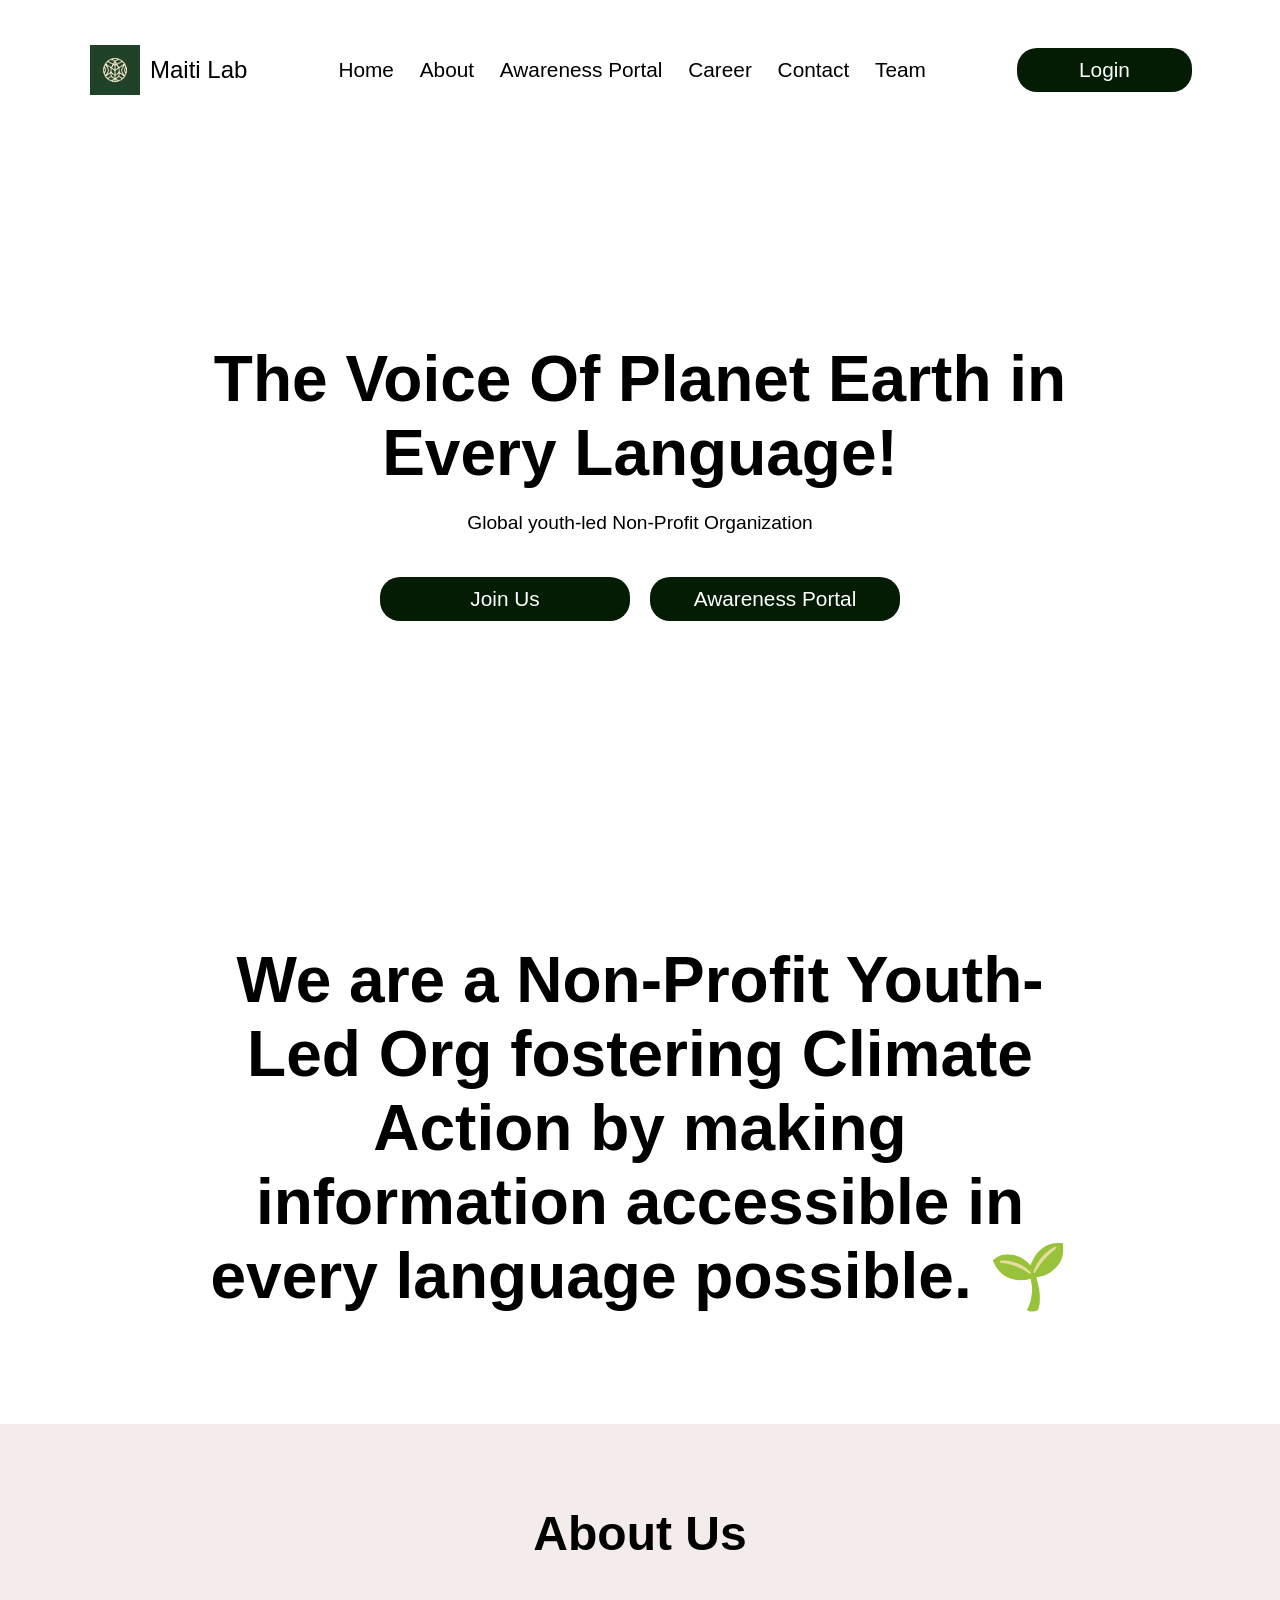
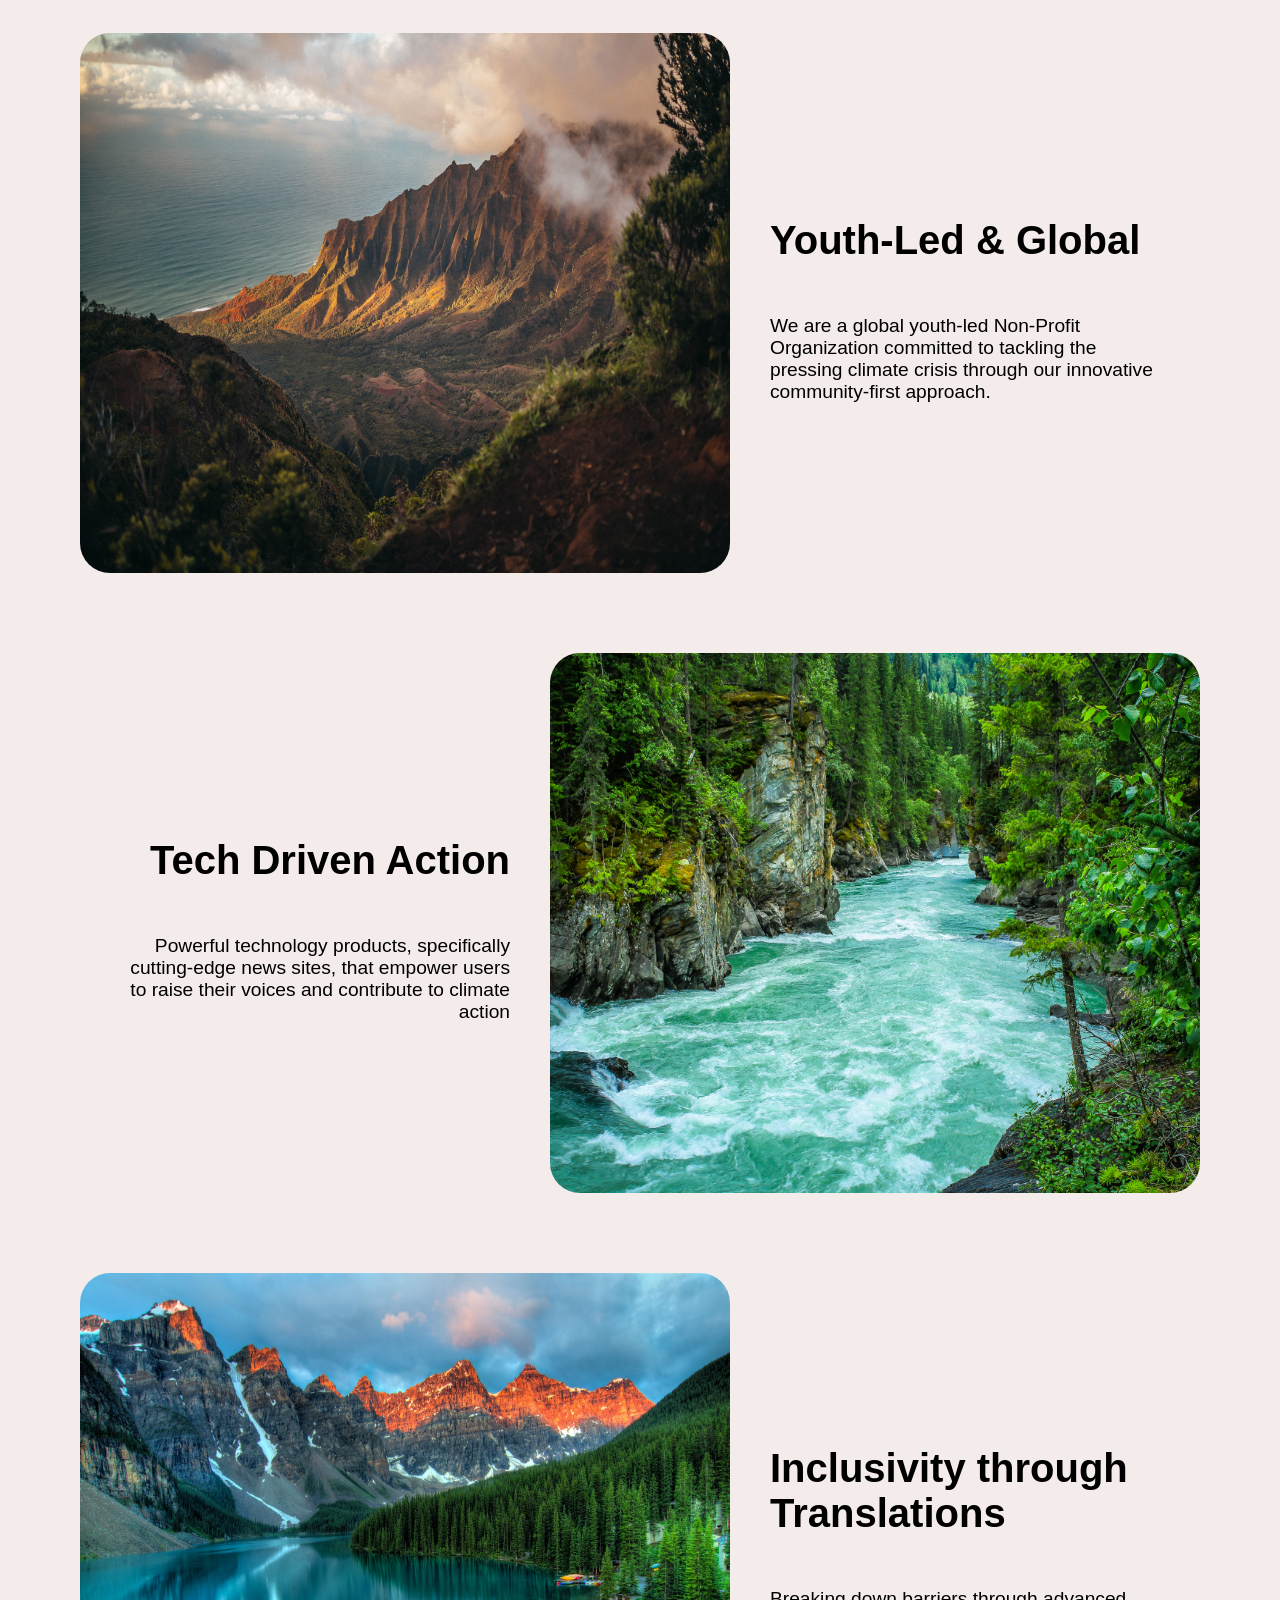
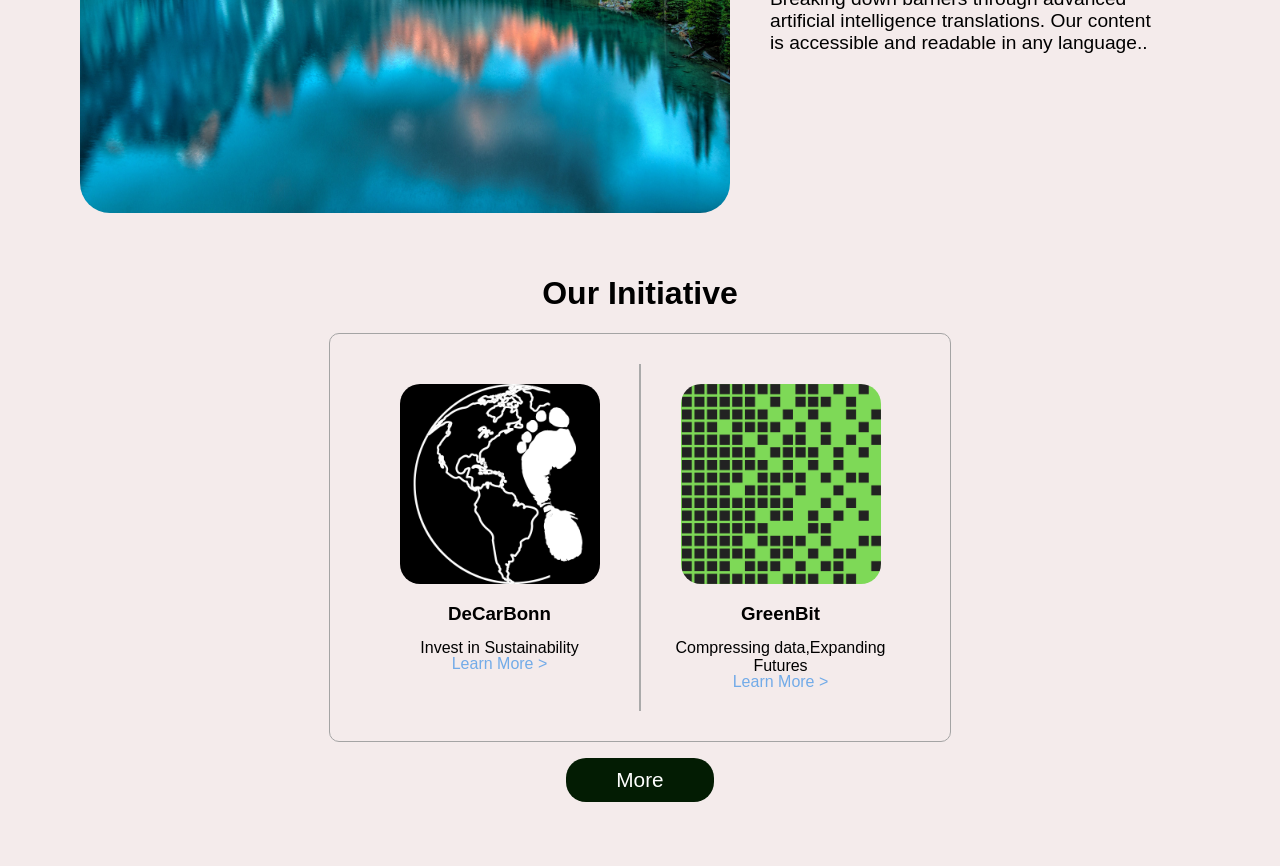
==== index.html @ 4aed2363 "firstPush" ====
<!DOCTYPE html>
<html lang="en">
<head>
    <meta charset="UTF-8">
    <meta name="viewport" content="width=device-width, initial-scale=1.0">
    <title>Maiti Lab</title>
    <link rel="stylesheet" href="style/styles.css">
</head>
<body>
    <header class="header">
        <div class="logo">
            <img src="images/headerLogo.png" alt="Maiti Lab Logo" style="float: left;">
            <span>Maiti Lab</span>
        </div>
        <!-- <div class="menu-toggle">
            <div class="bar"></div>
            <div class="bar"></div>
            <div class="bar"></div>
        </div> -->
        <nav class="menu">
            <ul>
                <li><a href="#home">Home</a></li>
                <li><a href="#about">About</a></li>
                <li><a href="#awareness">Awareness Portal</a></li>
                <li><a href="#career">Career</a></li>
                <li><a href="#contact">Contact</a></li>
                <li><a href="#team">Team</a></li>
            </ul>
        </nav>
        <div class="login">
            <a href="#login" class="login-btn">Login</a>
        </div>
    </header>
    
    <!-- Add other sections of the homepage here -->

    <body>
        <div id = "home" class="layout1">
            <div class="w-layout-cell cell">
                <h1 class="heading">The Voice Of Planet Earth in Every Language!</h1>
                <p class="paragraph">Global youth-led Non-Profit Organization</p>
            </div>
            <divc class="flex_Btns">
                <div class="w-layout-cell cell-1">
                    <a href="#" class="w-button">Join Us</a>
                </div>
                <div class="w-layout-cell cell-2">
                    <a href="#" class="w-button">Awareness Portal</a>
                </div>
            </divc>
        </div>
        <div class="layout2">
            <div class="w-layout-cell cell">
                <h1 class="heading">We are a Non-Profit Youth-Led Org fostering Climate Action by making information accessible in every language possible. 🌱</h1>
            </div>
        </div>
    </body>
    <div id="about">
        
    </div>
    <div  class="aboutUs">
        <h1>About Us</h1>
        <div class="image-text-container-left">
            <img src="images/p1.jpg" alt="Image description">
            <div class="text-content">
              <h2>Youth-Led & Global</h2>
              <p>We are a global youth-led Non-Profit Organization committed to tackling the pressing climate crisis through our innovative community-first approach.</p>
            </div>
        </div>
        <div class="image-text-container-left">
            <div class="text-content" style="text-align: right;">
              <h2>Tech Driven Action</h2>
              <p>Powerful technology products, specifically cutting-edge news sites, that empower users to raise their voices and contribute to climate action</p>
            </div>
            <img src="images/p2.jpg" alt="Image description">
        </div>
        <div class="image-text-container-left">
            <img src="images/p3.jpg" alt="Image description">
            <div class="text-content">
              <h2>Inclusivity through Translations</h2>
              <p>Breaking down barriers through advanced artificial intelligence translations. Our content is accessible and readable in any language..</p>
            </div>
        </div>

        <div class="init">
            <div class="init_head"><h1>Our Initiative</h1></div>
            <div class="init_container">
                <div class="init_box">
                    <div class="left-side">
                        <img src="images/deC.png" alt="Left side image description">
                        <h3>DeCarBonn</h3>
                        <p>Invest in Sustainability</p>
                        <a href="">Learn More ></a>
                      </div>
                      <div class="right-side">
                        <img src="images/grB.png" alt="Right side image description">
                        <h3>GreenBit</h3>
                        <p>Compressing data,Expanding Futures</p>
                        <a href="">Learn More ></a>
                      </div>
                    </div>
                </div>
            <div class="init_more"><a href="">More</a></div>
        </div>
          
    </div>
      
    <script src="script/script.js"></script>
</body>
</html>
---- style/styles.css ----
body {
  margin: 0;
  font-family: Arial, sans-serif;
}
html{
  scroll-behavior: smooth;
}
.header {
  position: fixed;
  width: 100%;
  z-index: 999;
  font-size: 1.3rem;
  color: #000;
  padding: 20px 40px 20px;
  background-color: #fff;
  backdrop-filter: blur(10px);
  height: 100px;
  display: flex;
  justify-content: space-between;
  align-items: center;
}
.logo {
  display: flex;
  align-items: center; 
  font-size: 1.5rem;
}

.logo {
  overflow: hidden; 

}
.logo img {

  width: 50px;
  height: auto;
  margin-left: 50px;
  padding-right: 10px;
}
.menu {
  display: flex; 
  flex-direction: row; 
  text-align: center; 
}

.menu ul {
  list-style: none;
  padding: 0; 
  margin: 0; 
}

.menu li {
  display: inline-block; 
  margin-right: 20px; 
}

.menu li:last-child {
  margin-right: 0; 
}

.menu li a {
  color: #000; 
  text-decoration: none; 
  transition: all 0.2s ease-in-out; 
}

.menu li a:hover {
  position: relative;
  bottom: 2px;
  color: #496c62;
}

.login{
  margin-right: 10vw;
  width: 175px;
}

.login a{
  background-color: rgb(3, 28, 3);
  color: #fff;
  display: block;
  text-align: center;
  font-size: 1.3rem;
  padding: 10px 20px;
  border-radius: 20px;
  text-decoration: none;
  transition: all 0.2s ease-in-out; 

}
.login a:hover{
  background-color: #c2c2c2;
  color: #000;
  font-size: 1.3rem;
  border-radius: 20px;
  text-decoration: none;
}


.layout1 {
  font-family: Arial, sans-serif;
  display: flex; 
  flex-direction: column; 
  justify-content: center; 
  align-items: center; 
  height: 100vh;
}

.layout1 .cell { 
  display: block; 
  text-align: center; 
  padding: 20px;
}
.flex_Btns{
  display: flex;
  justify-content: center;
  gap: 20px;
}
.layout1 .cell-1,
.layout1 .cell-2{
  width: 250px;

}
.layout1 .cell-1 a,
.layout1 .cell-2 a,.init_more a{
  background-color: rgb(3, 28, 3);
  color: #fff;
  display: block;
  text-align: center;
  font-size: 1.3rem;
  padding: 10px 20px;
  border-radius: 20px;
  text-decoration: none;
  transition: all 0.2s ease-in-out;

}
.layout1 .cell-1 a:hover,
.layout1 .cell-2 a:hover,.init_more a:hover {
  background-color: #c2c2c2;
  color: #000;
  font-size: 1.3rem;
  border-radius: 20px;
  text-decoration: none;
}
.heading {
  font-size: 4em; 
  margin-bottom: 10px;
  padding: 0 3em;
  font-weight: bolder;
}

.paragraph {
  font-size: 1.2em; 
  line-height: 1.5; 
}

.layout2{
text-align: center;
}

#about{
height: 100px;
}
.aboutUs{
  width: auto;
  padding: 50px 0;
  background-color: #f4ebeb;
}
.aboutUs h1{
  font-size: 3em;
  text-align: center;
}
.image-text-container-left {
  height: 60vh;
  display: flex; 
  justify-content: left;
  padding: 40px 80px;
}
.image-text-container-right {
  height: 60vh;
  display: flex;
  justify-content: right;
  padding: 40px 80px;
}
.text-content {
  padding: 40px; 
  display: flex;
  flex-direction: column; 
  justify-content: center;

}  
.image-text-container-left img,.image-text-container-right img {
  width: 650px; 
  border-radius: 30px;
  height: auto; /
}
.image-text-container-left h2,.image-text-container-right h2 {
  font-size: 2.5em;
  
}
.image-text-container-left p,.image-text-container-right p {
  font-size: 1.2em;
}

.inti{
  text-align: center;
}
.init_head h1{
  font-size: 2em;
}
.init_container {
  display: flex;
  justify-content: center;
  width: 600px; 
  margin: 0 auto;
  border: 1px solid #a4a4a4; 
  border-radius: 10px;
  padding: 10px;
}
.init_box{
  display: flex;
  justify-content: center;
  padding: 20px;
  width: 100%;
}

.left-side, .right-side {
  flex: 1;
  text-align: center;
  padding: 20px;
}

.left-side img, .right-side img {
  display: block;
  margin-bottom: 10px;
  width: 200px;
  height: auto;
  border-radius: 20px;
  margin: 0 auto;
}
.left-side a, .right-side a {
  color: rgb(114, 171, 232);
  text-decoration: none;
}
.left-side a:hover, .right-side a:hover {
  color: rgb(49, 135, 228);
  text-decoration: none;
}


.left-side{
  border-right: #aaaaaa 2px solid;
}
.left-side img{
  background-color: black;
}

.init_more{
  display: flex;
  justify-content: center;
  padding: 1em;
  text-align: center;
}

.init_more a{
  padding: 10px;
  width: 8rem;
}
.init h3{
  margin-bottom: -15px ;
}
.init h3, .init p,.init a {
  margin-bottom: -2px;
}
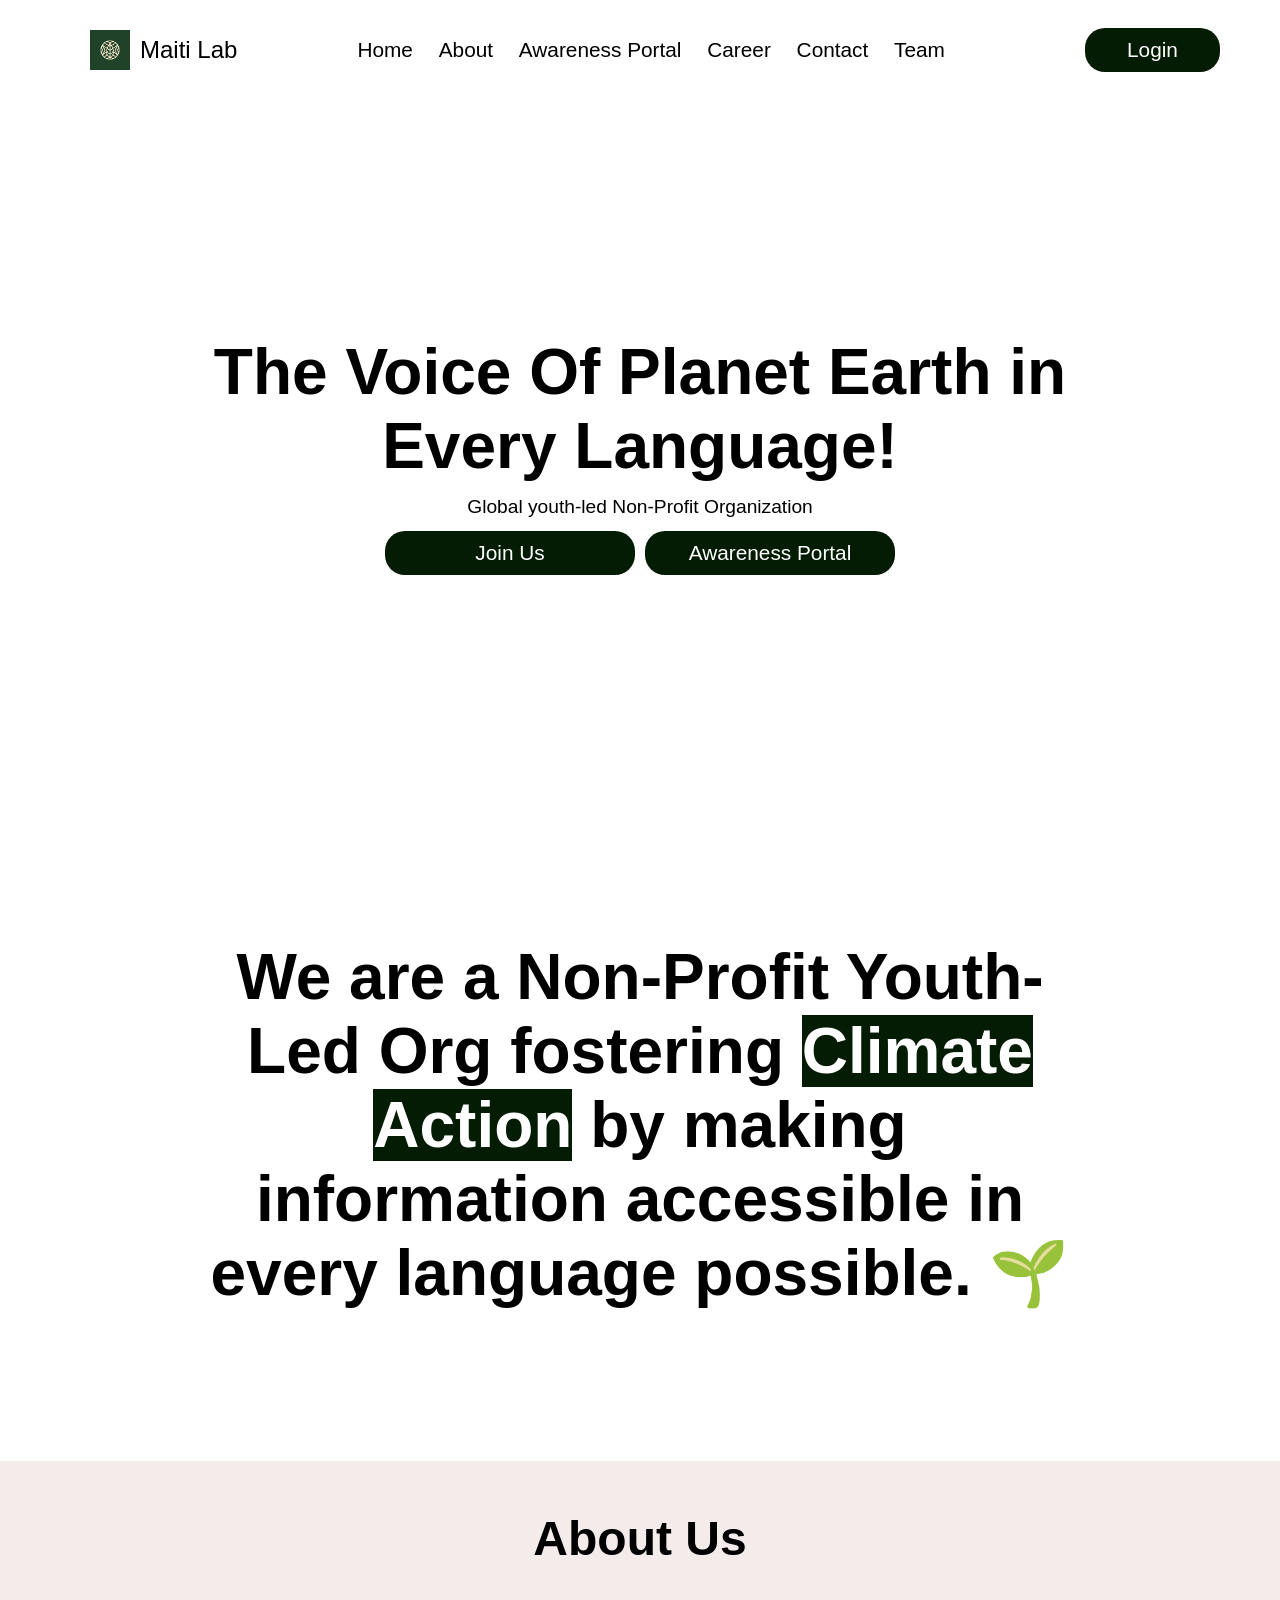
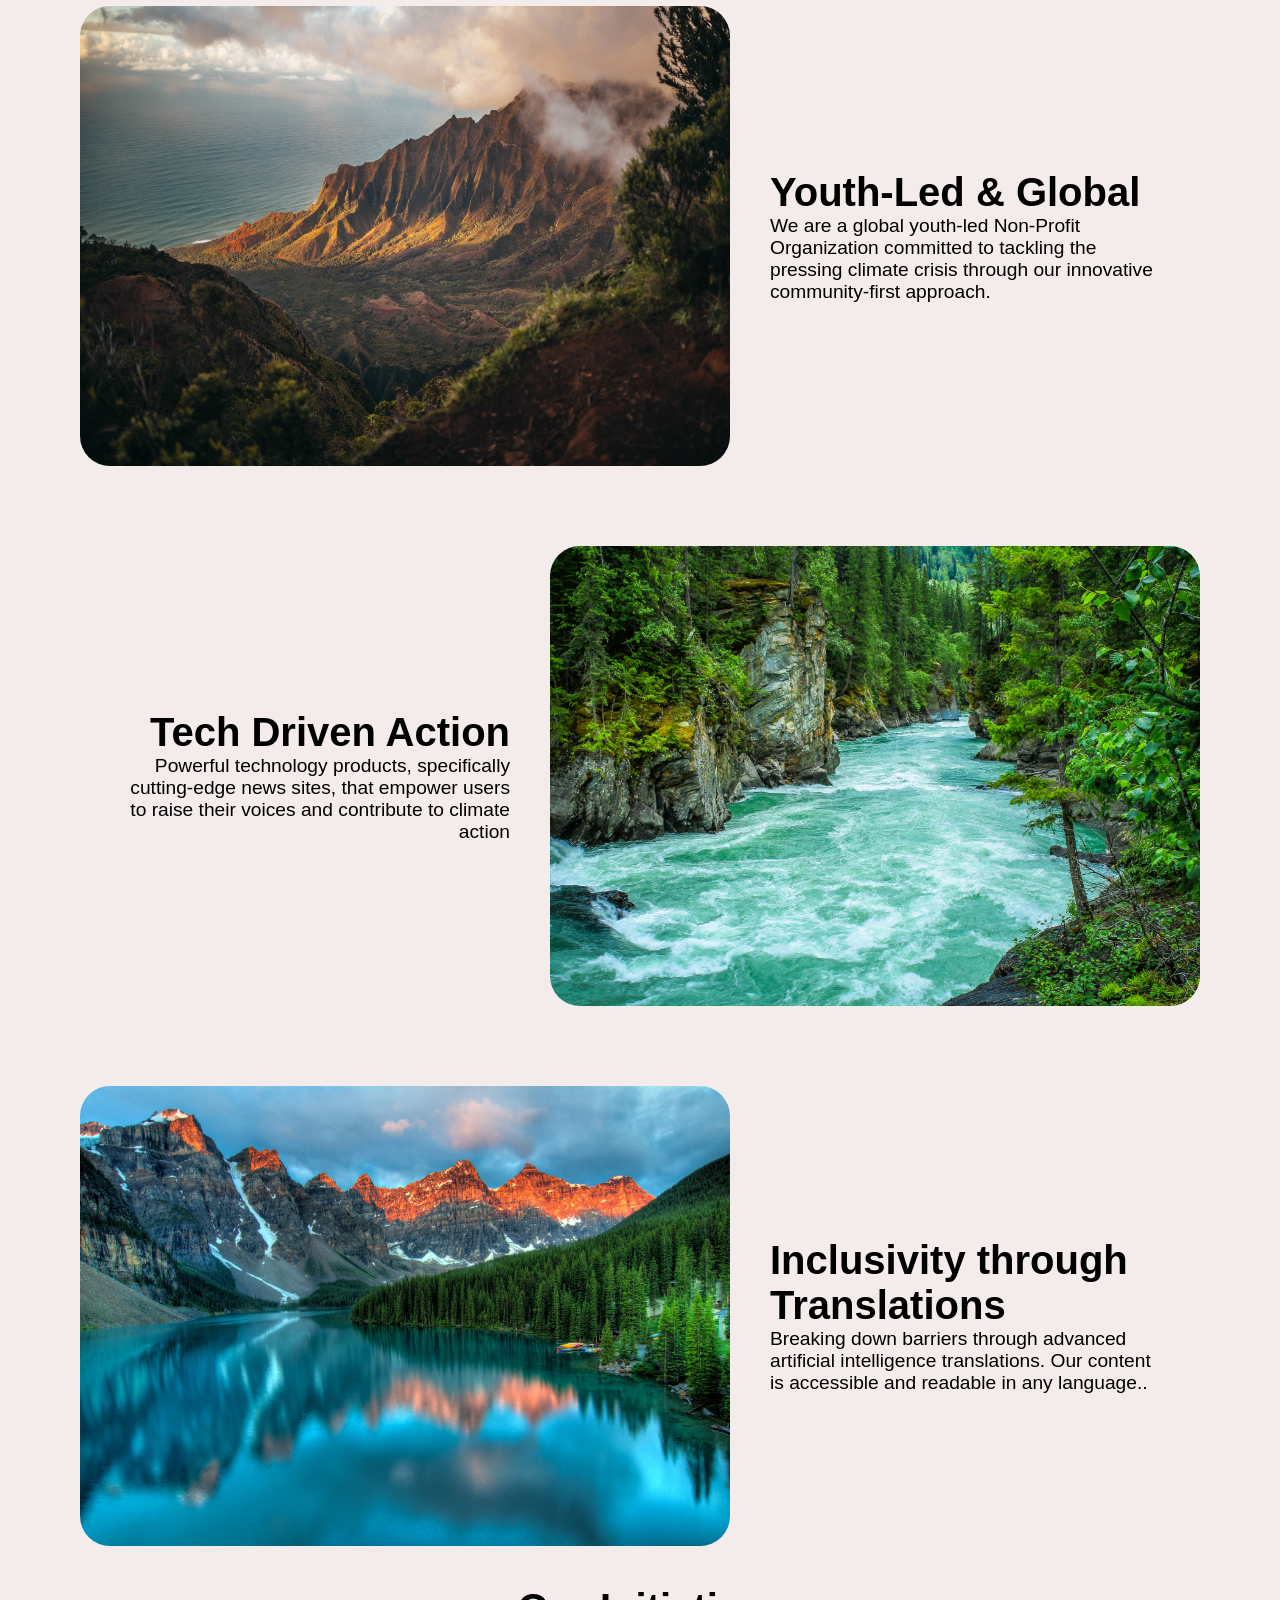
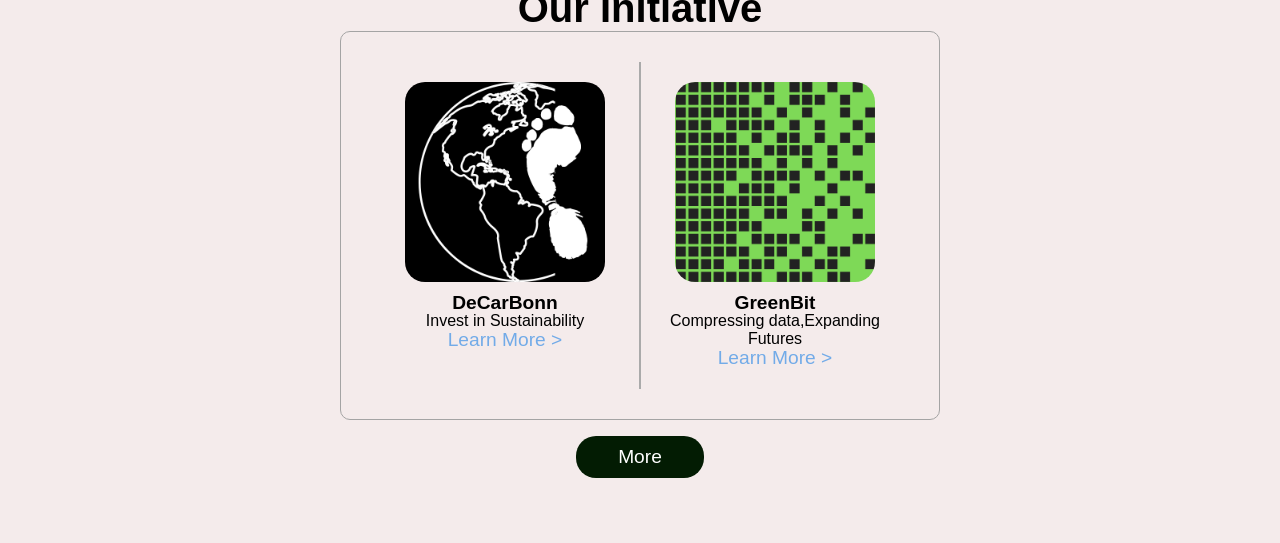
==== commit ed6d249b: "removed x-overflow" ====
--- a/index.html
+++ b/index.html
@@ -4,7 +4,7 @@
     <meta charset="UTF-8">
     <meta name="viewport" content="width=device-width, initial-scale=1.0">
     <title>Maiti Lab</title>
-    <link rel="stylesheet" href="style/styles.css">
+    <link rel="stylesheet" href="style/styles2.css">
 </head>
 <body>
     <header class="header">
@@ -12,11 +12,27 @@
             <img src="images/headerLogo.png" alt="Maiti Lab Logo" style="float: left;">
             <span>Maiti Lab</span>
         </div>
-        <!-- <div class="menu-toggle">
-            <div class="bar"></div>
-            <div class="bar"></div>
-            <div class="bar"></div>
-        </div> -->
+        <div class="menuBtn">
+            <button id="toggleMenuBtn" class="toggle-menu-btn"> 
+                <div class="container" >
+                    <div class="bar1"></div>
+                    <div class="bar2"></div>
+                    <div class="bar3"></div>
+                </div> 
+            </button>
+        </div>
+        <nav class="hidden-menu">
+            <ul>
+                <li id="closeBtn">&#10006;</li>
+                <li><a href="#home">Home</a></li>
+                <li><a href="#about">About</a></li>
+                <li><a href="#awareness">Awareness Portal</a></li>
+                <li><a href="#career">Career</a></li>
+                <li><a href="#contact">Contact</a></li>
+                <li><a href="#team">Team</a></li>
+                <li><a href="#Login">Login</a></li>
+            </ul>
+        </nav>
         <nav class="menu">
             <ul>
                 <li><a href="#home">Home</a></li>
@@ -51,7 +67,7 @@
         </div>
         <div class="layout2">
             <div class="w-layout-cell cell">
-                <h1 class="heading">We are a Non-Profit Youth-Led Org fostering Climate Action by making information accessible in every language possible. 🌱</h1>
+                <h1 class="heading">We are a Non-Profit Youth-Led Org fostering <span style="background-color: rgb(3, 28, 3);color:#fff;">Climate Action</span> by making information accessible in every language possible. 🌱</h1>
             </div>
         </div>
     </body>
@@ -67,8 +83,8 @@
               <p>We are a global youth-led Non-Profit Organization committed to tackling the pressing climate crisis through our innovative community-first approach.</p>
             </div>
         </div>
-        <div class="image-text-container-left">
-            <div class="text-content" style="text-align: right;">
+        <div class="image-text-container-right toReverseCls">
+            <div class="text-content" style="">
               <h2>Tech Driven Action</h2>
               <p>Powerful technology products, specifically cutting-edge news sites, that empower users to raise their voices and contribute to climate action</p>
             </div>
--- a/style/styles2.css
+++ b/style/styles2.css
@@ -0,0 +1,694 @@
+  *{
+    margin: 0;
+    padding: 0;
+    box-sizing: border-box;
+  }
+  html{
+    scroll-behavior: smooth;
+  }
+  body {
+    margin: 0;
+    font-family: Arial, sans-serif;
+  }
+  html,body{
+    /* width: 100%; */
+    overflow-x: hidden;
+  }
+  .header {
+    position: fixed;
+    width: 100vw;
+    z-index: 999;
+    font-size: 1rem;
+    color: #000;
+    padding: 0px 0px 0px;
+    background-color: #fff;
+    backdrop-filter: blur(10px);
+    height: 70px;
+    display: flex;
+    justify-content: space-between;
+    align-items: center;
+  }
+  .logo {
+    display: flex;
+    align-items: center; 
+    font-size: 1rem;
+  }
+  .logo {
+    /* overflow: hidden;  */
+  }
+  .logo img {
+    width: 30px;
+    height: auto;
+    margin-left: 20px;
+    padding-right: 10px;
+  }
+  .container {
+    display: inline-block;
+    cursor: pointer;
+  }
+
+  .bar1, .bar2, .bar3 {
+    width: 20px;
+    height: 3px;
+    background-color: #333;
+    margin: 3px 0;
+    transition: 0.4s;
+  }
+  .hidden-menu {
+    font-size: .9rem;
+    position: fixed;
+    top: -600%;
+    left: 0;
+    width: 100%;
+    background-color: transparent;
+    backdrop-filter: blur(10px);
+    transition: top 0.3s ease;
+    z-index: 999;
+  }
+
+  .hidden-menu ul {
+    background-color: #fff;
+    backdrop-filter: blur(10px);
+    list-style-type: none;
+    padding: 0;
+  }
+
+  .hidden-menu ul li {
+    padding: 15px 0;
+    /* text-align: left; */
+    padding: 10px 20px;
+  }
+
+  #closeBtn{
+    color:  rgb(3, 28, 3);
+    cursor: pointer;
+    text-align: right;
+    /* padding-left: 40vw; */
+    padding-right: 30px;
+    padding-top: 15px;
+    font-weight: bold;
+    font-size: 1.2rem;
+  }
+  #closeBtn:hover{
+    color: rgb(78, 114, 78);
+  }
+  .hidden-menu ul li a {
+    text-decoration: none;
+    color: rgb(3, 28, 3);
+    font-weight: bold;
+    font-size: 0.9rem;
+  }
+  .hidden-menu ul li a:hover {
+    color: rgb(78, 114, 78);
+
+  }
+  .menuBtn{
+    padding-right: 30px;
+  }
+  .toggle-menu-btn {
+    background-color: #fff;
+    border: none;
+    padding: 10px 0px;
+    font-size: 16px;
+    cursor: pointer;
+    /* z-index: 1000; */
+  }
+
+  .menu {
+    display: none; 
+    flex-direction: row; 
+    text-align: center; 
+  }
+
+  .menu ul {
+    list-style: none;
+    padding: 0; 
+    margin: 0; 
+  }
+
+  .menu li {
+    display: inline-block; 
+    margin-right: 20px; 
+  }
+
+  .menu li:last-child {
+    margin-right: 0; 
+  }
+
+  .menu li a {
+    color: #000; 
+    text-decoration: none; 
+    transition: all 0.2s ease-in-out; 
+  }
+
+  .menu li a:hover {
+    position: relative;
+    bottom: 2px;
+    color: #496c62;
+  }
+
+  .login{
+    display: none;
+    padding: 0 20px;
+    width: 175px;
+  }
+
+  .login a{
+    background-color: rgb(3, 28, 3);
+    color: #fff;
+    display: block;
+    text-align: center;
+    font-size: 1.3rem;
+    padding: 10px 20px;
+    border-radius: 20px;
+    text-decoration: none;
+    transition: all 0.2s ease-in-out; 
+
+  }
+  .login a:hover{
+    background-color: #c2c2c2;
+    color: #000;
+    font-size: 1.3rem;
+    border-radius: 20px;
+    text-decoration: none;
+  }
+
+
+  .layout1 {
+    font-family: Arial, sans-serif;
+    display: flex; 
+    flex-direction: column; 
+    justify-content: center; 
+    align-items: center; 
+    height: 100vh;
+  }
+
+  .layout1 .cell { 
+    display: block; 
+    text-align: center; 
+    padding: 10px;
+  }
+  .flex_Btns{
+    display: flex;
+    justify-content: center;
+    gap: 10px;
+  }
+  .layout1 .cell-1,
+  .layout1 .cell-2{
+    width: 170px;
+  }
+  .layout1 .cell-1 a,
+  .layout1 .cell-2 a,.init_more a{
+    background-color: rgb(3, 28, 3);
+    color: #fff;
+    display: block;
+    text-align: center;
+    font-size: 1rem;
+    padding: 10px 20px;
+    border-radius: 20px;
+    text-decoration: none;
+    transition: all 0.2s ease-in-out;
+
+  }
+  .layout1 .cell-1 a:hover,
+  .layout1 .cell-2 a:hover,.init_more a:hover {
+    background-color: #c2c2c2;
+    color: #000;
+    font-size: 1rem;
+    border-radius: 20px;
+    text-decoration: none;
+  }
+  .heading {
+    font-size: 2.5em; 
+    margin-bottom: 10px;
+    padding: 0 3em;
+    font-weight: bolder;
+  }
+
+  .paragraph {
+    font-size: 1.2em; 
+    line-height: 1.5; 
+  }
+
+  .layout2{
+    text-align: center;
+    font-size: .6em;
+    padding: 40px 10px;
+  }
+
+  #about{
+  height: 100px;
+  }
+  .aboutUs{
+    width: auto;
+    padding: 50px 0;
+    background-color: #f4ebeb;
+  }
+  .aboutUs h1{
+    font-size: 2em;
+    text-align: center;
+  }
+
+  /*  */
+  .toReverseCls {
+    display: flex;
+    flex-direction: column;
+  }
+
+  .toReverseCls img {
+    order: 1; /* By default, the content div appears first */
+  }
+
+  .toReverseCls .text-content {
+    order: 2; /* By default, the image appears second */
+  }
+  /*  */
+
+  .image-text-container-left {
+    height: 55vh;
+    display: flex; 
+    flex-direction: column;
+    text-align: center;
+    /* justify-content: left; */
+    padding: 15px 10px;
+  }
+  .image-text-container-right {
+    height: 55vh;
+    display: flex; 
+    flex-direction: column;
+    text-align: center;
+    /* justify-content: left; */
+    padding: 15px 10px;
+  }
+  .text-content {
+    padding: 10px; 
+    display: flex;
+    flex-direction: column; 
+    justify-content: center;
+  }  
+  .image-text-container-left img,.image-text-container-right img {
+    width: 350px; 
+    border-radius: 30px;
+    margin: 0 auto;
+    height: auto;
+  }
+  .image-text-container-left h2,.image-text-container-right h2 {
+    font-size: 1.2rem;
+  }
+  .image-text-container-left p,.image-text-container-right p {
+    font-size: 1rem;
+  }
+
+  .inti{
+    text-align: center;
+  }
+  .init_head h1{
+    font-size: 1.5em;
+  }
+  .init_container {
+    display: flex;
+    justify-content: center;
+    width: 85vw; 
+    margin: 0 auto;
+    border: 1px solid #a4a4a4; 
+    border-radius: 10px;
+    padding: 8px;
+  }
+  .init_box{
+    display: flex;
+    justify-content: center;
+    padding: 10px;
+    width: 100%;
+  }
+
+  .left-side, .right-side {
+    flex: 1;
+    text-align: center;
+    padding: 10px;
+  }
+
+  .left-side img, .right-side img {
+    display: block;
+    margin-bottom: 10px;
+    width: 125px;
+    height: auto;
+    border-radius: 20px;
+    margin: 0 auto;
+  }
+  .left-side h3, .right-side h3 {
+    font-size: 1.2rem;
+  }
+  .left-side p, .right-side p {
+    font-size: 0.9rem;
+  }
+  .left-side a, .right-side a {
+    font-size: 0.9rem;
+    color: rgb(114, 171, 232);
+    text-decoration: none;
+  }
+  .left-side a:hover, .right-side a:hover {
+    color: rgb(49, 135, 228);
+    text-decoration: none;
+  }
+
+  .left-side{
+    border-right: #aaaaaa 2px solid;
+  }
+  .left-side img{
+    background-color: black;
+  }
+
+  .init_more{
+    display: flex;
+    justify-content: center;
+    padding: 1em;
+    text-align: center;
+  }
+
+  .init_more a{
+    padding: 8px;
+    width: 5rem;
+  }
+  .init h3{
+    font-size: 1rem;
+    /* margin-bottom: -2px ; */
+  }
+  .inti p{
+    font-size: 0.7rem;
+  }
+  .init p,.init a {
+    /* margin-bottom: -2px; */
+  }
+
+  @media screen and (min-width: 768px) {
+    .header {
+      position: fixed;
+      width: 100vw;
+      z-index: 999;
+      font-size: 1.3rem;
+      color: #000;
+      padding: 20px 40px 20px;
+      background-color: #fff;
+      backdrop-filter: blur(10px);
+      height: 100px;
+      display: flex;
+      justify-content: space-between;
+      align-items: center;
+    }
+    .logo {
+      display: flex;
+      align-items: center; 
+      font-size: 1.5rem;
+    }
+    .logo {
+      /* overflow: hidden;  */
+    }
+    .logo img {
+      
+      width: 50px;
+      height: auto;
+      margin-left: 50px;
+      padding-right: 10px;
+    }
+    
+
+    .hidden-menu{
+      display: none;
+    } 
+    .menuBtn{
+      display: none;
+    }
+    .menu {
+      display: flex; 
+      flex-direction: row; 
+      text-align: center; 
+    }
+    
+    .menu ul {
+      list-style: none;
+      padding: 0; 
+      margin: 0; 
+    }
+    
+    .menu li {
+      display: inline-block; 
+      margin-right: 20px; 
+    }
+    
+    .menu li:last-child {
+      margin-right: 0; 
+    }
+    
+    .menu li a {
+      color: #000; 
+      text-decoration: none; 
+      transition: all 0.2s ease-in-out; 
+    }
+    
+    .menu li a:hover {
+      position: relative;
+      bottom: 2px;
+      color: #496c62;
+    }
+    
+    .login{
+      display: block;
+      width: 175px;
+    }
+    
+    .login a{
+      background-color: rgb(3, 28, 3);
+      color: #fff;
+      display: block;
+      text-align: center;
+      font-size: 1.3rem;
+      padding: 10px 20px;
+      border-radius: 20px;
+      text-decoration: none;
+      transition: all 0.2s ease-in-out; 
+    
+    }
+    .login a:hover{
+      background-color: #c2c2c2;
+      color: #000;
+      font-size: 1.2rem;
+      border-radius: 20px;
+      text-decoration: none;
+    }
+
+
+    .layout1 {
+      font-family: Arial, sans-serif;
+      display: flex; 
+      flex-direction: column; 
+      justify-content: center; 
+      align-items: center; 
+      height: 100vh;
+    }
+    
+    .layout1 .cell { 
+      display: block; 
+      text-align: center; 
+      padding: 10px;
+    }
+    .flex_Btns{
+      display: flex;
+      justify-content: center;
+      gap: 10px;
+    }
+    .layout1 .cell-1,
+    .layout1 .cell-2{
+      width: 250px;
+    
+    }
+    .layout1 .cell-1 a,
+    .layout1 .cell-2 a,.init_more a{
+      background-color: rgb(3, 28, 3);
+      color: #fff;
+      display: block;
+      text-align: center;
+      font-size: 1.3rem;
+      padding: 10px 20px;
+      border-radius: 20px;
+      text-decoration: none;
+      transition: all 0.2s ease-in-out;
+    
+    }
+    .layout1 .cell-1 a:hover,
+    .layout1 .cell-2 a:hover,.init_more a:hover {
+      background-color: #c2c2c2;
+      color: #000;
+      font-size: 1.2rem;
+      border-radius: 20px;
+      text-decoration: none;
+    }
+    .heading {
+      font-size: 4em; 
+      margin-bottom: 10px;
+      padding: 0 3em;
+      font-weight: bolder;
+    }
+    
+    .paragraph {
+      font-size: 1.2em; 
+      line-height: 1.5; 
+    }
+    
+    .layout2{
+    text-align: center;
+    font-size: 1rem;
+    }
+
+    #about{
+  height: 100px;
+  }
+  .aboutUs{
+    width: auto;
+    padding: 50px 0;
+    background-color: #f4ebeb;
+  }
+  .aboutUs h1{
+    font-size: 3em;
+    text-align: center;
+  }
+
+  /*  */
+  .toReverseCls {
+    flex-direction: row-reverse;
+    text-align: right;
+  }
+
+  .toReverseCls img {
+    order: 2; /* By default, the content div appears first */
+  }
+
+  .toReverseCls .text-content {
+    order: 1; /* By default, the image appears second */
+  }
+  /*  */
+  .image-text-container-left {
+    height: 60vh;
+    display: flex; 
+    flex-direction: row;
+    text-align: left;
+    justify-content: left;
+    padding: 40px 80px;
+  }
+  .image-text-container-right {
+    height: 60vh;
+    display: flex;
+    flex-direction: row;
+    text-align: right;
+    justify-content: right;
+    padding: 40px 80px;
+  }
+  .text-content {
+    padding: 40px; 
+    display: flex;
+    flex-direction: column; 
+    justify-content: center;
+  }  
+  .image-text-container-left img,.image-text-container-right img {
+    width: 650px; 
+    border-radius: 30px;
+    height: auto;
+  }
+  .image-text-container-left h2,.image-text-container-right h2 {
+    font-size: 2.5em;
+    
+  }
+  .image-text-container-left p,.image-text-container-right p {
+    font-size: 1.2em;
+  }
+
+  .inti{
+    text-align: center;
+  }
+  .init_head h1{
+    font-size: 2.5em;
+  }
+  .init_container {
+    display: flex;
+    justify-content: center;
+    width: 600px; 
+    margin: 0 auto;
+    border: 1px solid #a4a4a4; 
+    border-radius: 10px;
+    padding: 10px;
+  }
+  .init_box{
+    display: flex;
+    justify-content: center;
+    padding: 20px;
+    width: 100%;
+  }
+
+  .left-side, .right-side {
+    flex: 1;
+    text-align: center;
+    padding: 20px;
+  }
+
+  .left-side img, .right-side img {
+    display: block;
+    margin-bottom: 10px;
+    width: 200px;
+    height: auto;
+    border-radius: 20px;
+    margin: 0 auto;
+  }
+  .left-side a, .right-side a {
+    color: rgb(114, 171, 232);
+    text-decoration: none;
+  }
+  .left-side a:hover, .right-side a:hover {
+    color: rgb(49, 135, 228);
+    text-decoration: none;
+  }
+
+
+  .left-side{
+    border-right: #aaaaaa 2px solid;
+  }
+  .left-side img{
+    background-color: black;
+  }
+
+  .init_more{
+    display: flex;
+    justify-content: center;
+    padding: 1em;
+    text-align: center;
+  }
+
+  .init_more a{
+    padding: 10px;
+    width: 8rem;
+    font-size: 1.3rem;
+  }
+  .init h3{
+    padding-top: 10px;
+    font-size: 1.2em;
+    margin-bottom: -2px ;
+  }
+  .init p{
+    font-size: 1em;
+  }
+  .init a{
+    font-size: 1.2em;
+  }
+
+  .init_more a:hover{
+    font-size: 1.1em;
+  }
+  .init p,.init a {
+    margin-bottom: -1px;
+  }
+  }
+
+
+
+
+
+
+
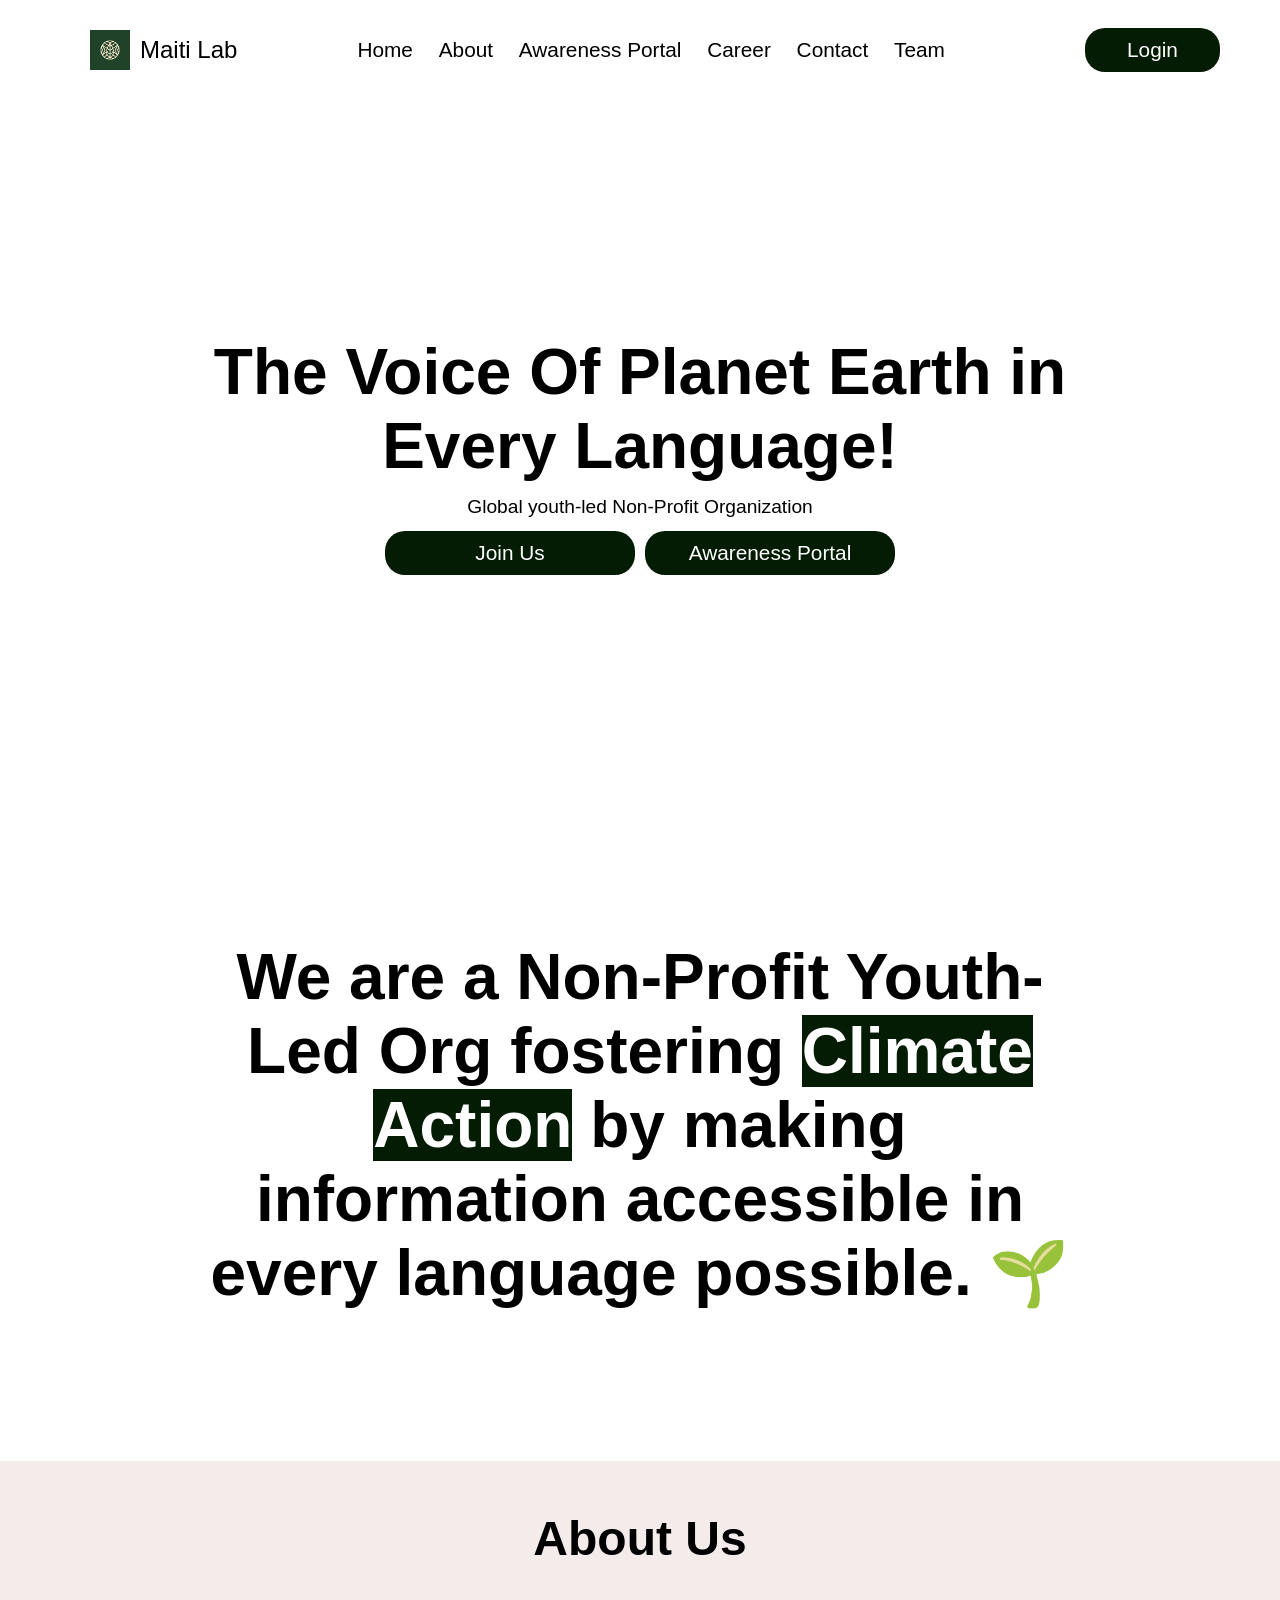
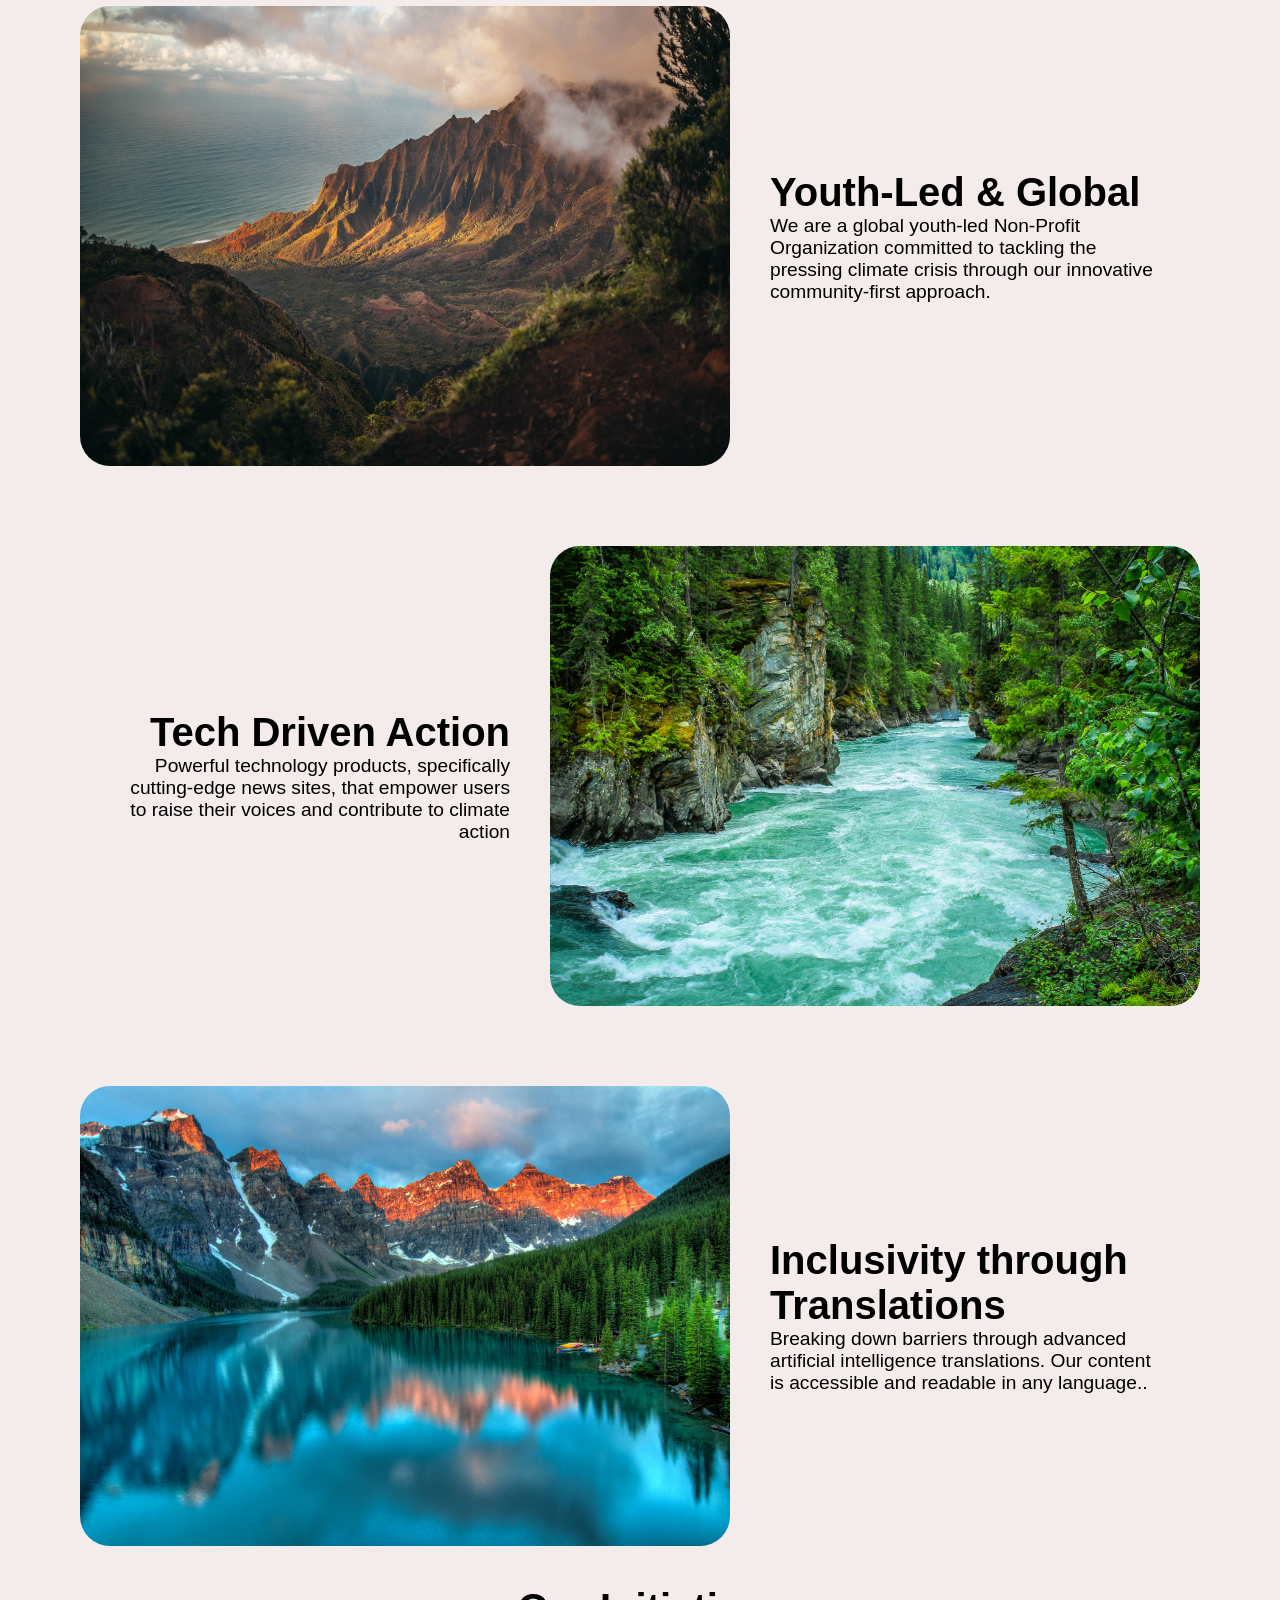
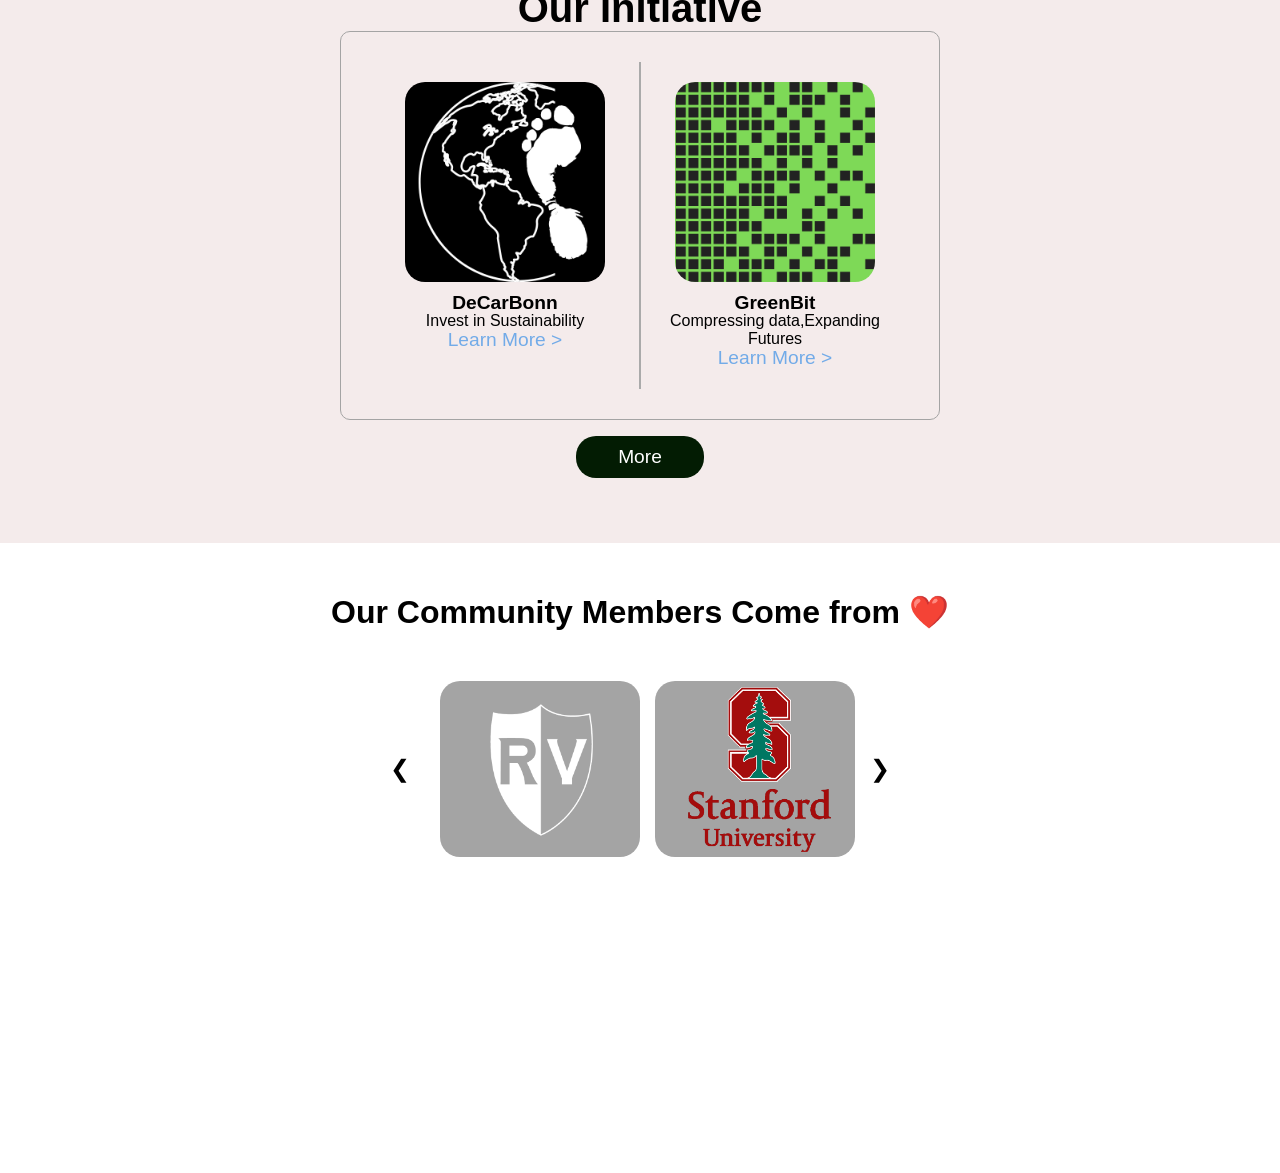
==== commit 0d36e3d9: "community" ====
--- a/index.html
+++ b/index.html
@@ -120,6 +120,28 @@
         </div>
           
     </div>
+
+    <div class="community">
+        <h2>Our Community Members Come from ❤️</h2>
+        <div class="slider">
+            <div class="slides">
+              <div class="slide">
+                <img src="images/rvce.png" alt="Image 1">
+                <img src="images/stanford.png" alt="Image 2">
+              </div>
+              <div class="slide">
+                <img src="images/iisc.png" alt="Image 3">
+                <img src="images/iitb.png" alt="Image 4">
+              </div>
+              <div class="slide">
+                <img src="images/ramaiah.png" alt="Image 5">
+                <img src="images/bits.png" alt="Image 6">
+              </div>
+            </div>
+            <button class="prev">&#10094;</button>
+            <button class="next">&#10095;</button>
+        </div>
+    </div>
       
     <script src="script/script.js"></script>
 </body>
--- a/style/styles2.css
+++ b/style/styles2.css
@@ -686,9 +686,57 @@
   }
   }
 
-
-
-
-
-
-
+.community{
+  height: 70vh;
+  padding: 50px;
+}
+.community h2{
+  font-size: 2rem;
+  text-align: center;
+}
+
+  .slider {
+    position: relative;
+    max-width: 500px;
+    margin: auto;
+    overflow: hidden;
+  }
+  
+  .slides {
+    display: flex;
+  }
+  
+  .slide {
+    flex: 0 0 100%; /* Each slide takes up 100% width */
+    padding: 50px;
+    gap: 15px;
+    display: flex;
+  }
+  
+  .slide img {
+    width: 50%; /* Each image takes up 50% width */
+    background-color: #a4a4a4;
+    border-radius: 20px;
+  }
+  
+  button {
+    position: absolute;
+    top: 50%;
+    transform: translateY(-50%);
+    background: none;
+    border: none;
+    font-size: 24px;
+    cursor: pointer;
+  }
+  
+  .prev {
+    left: 0;
+  }
+  
+  .next {
+    right: 0;
+  }
+  
+
+
+
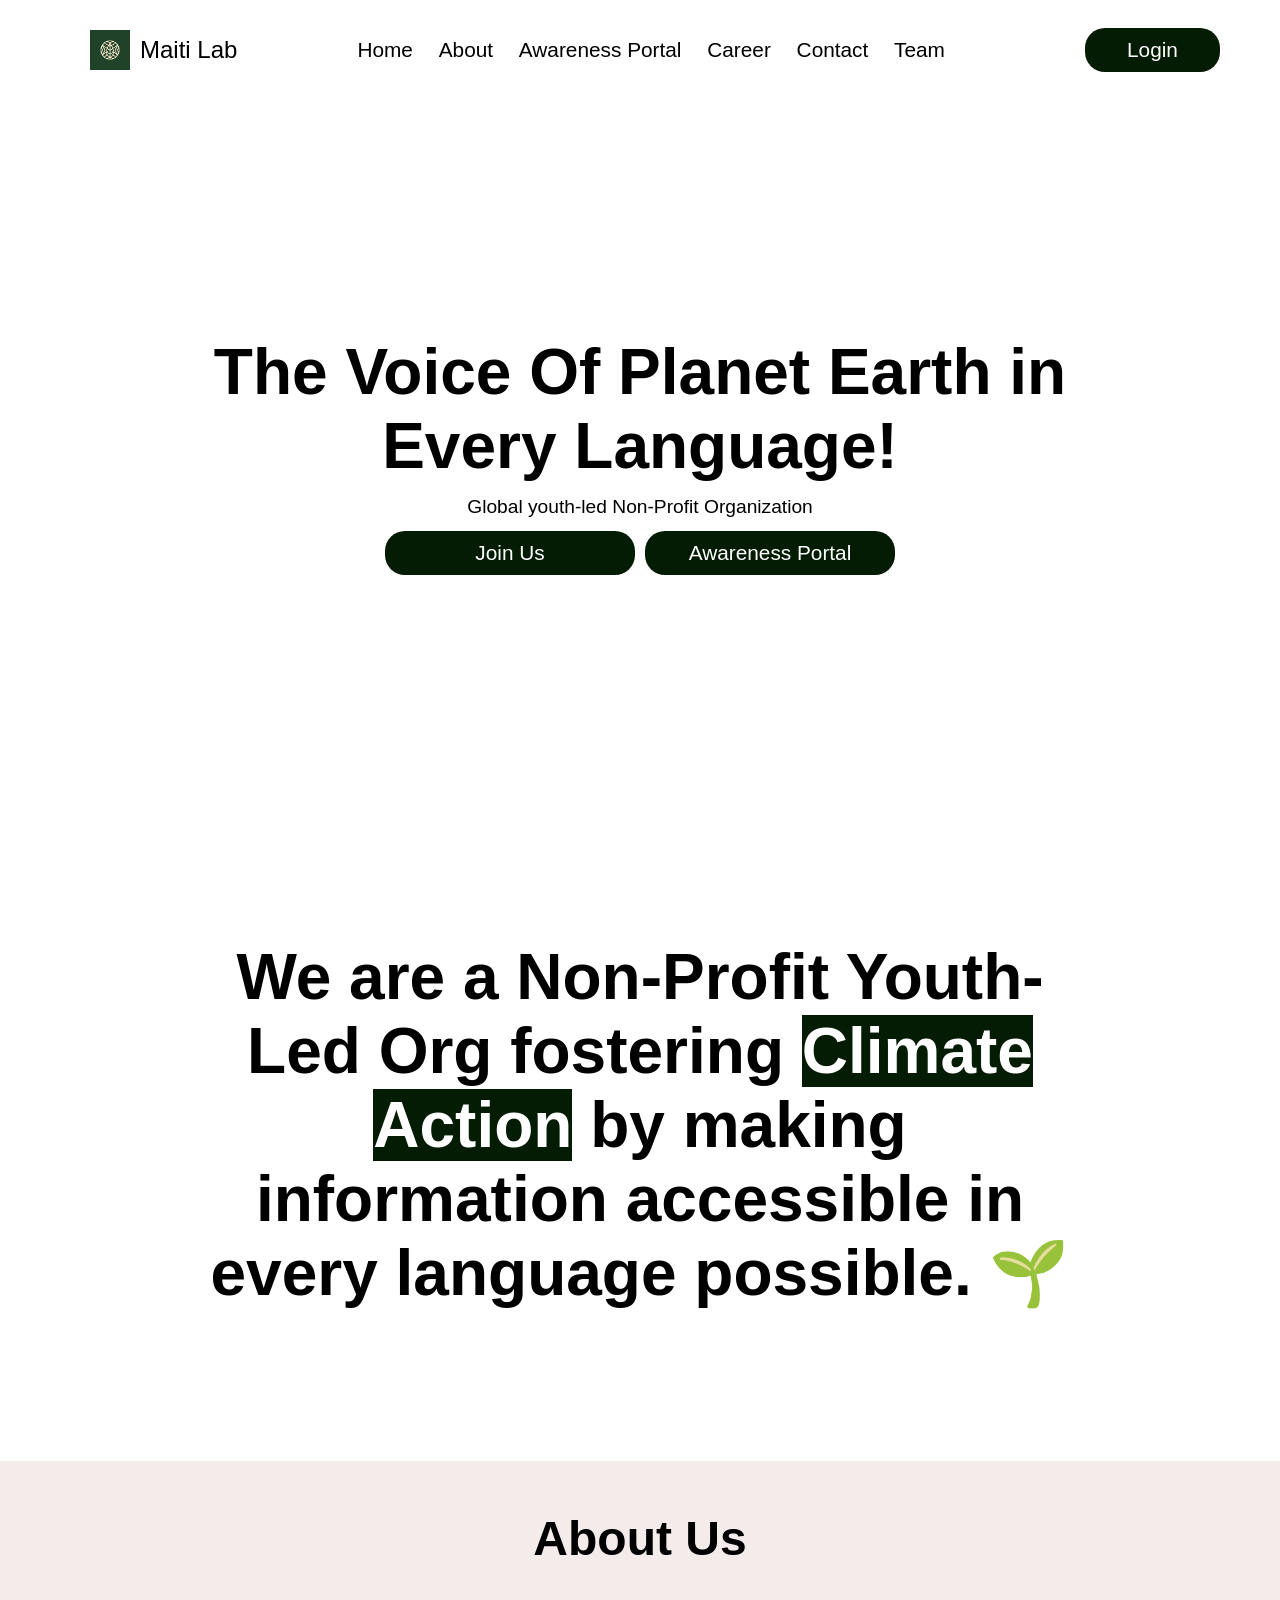
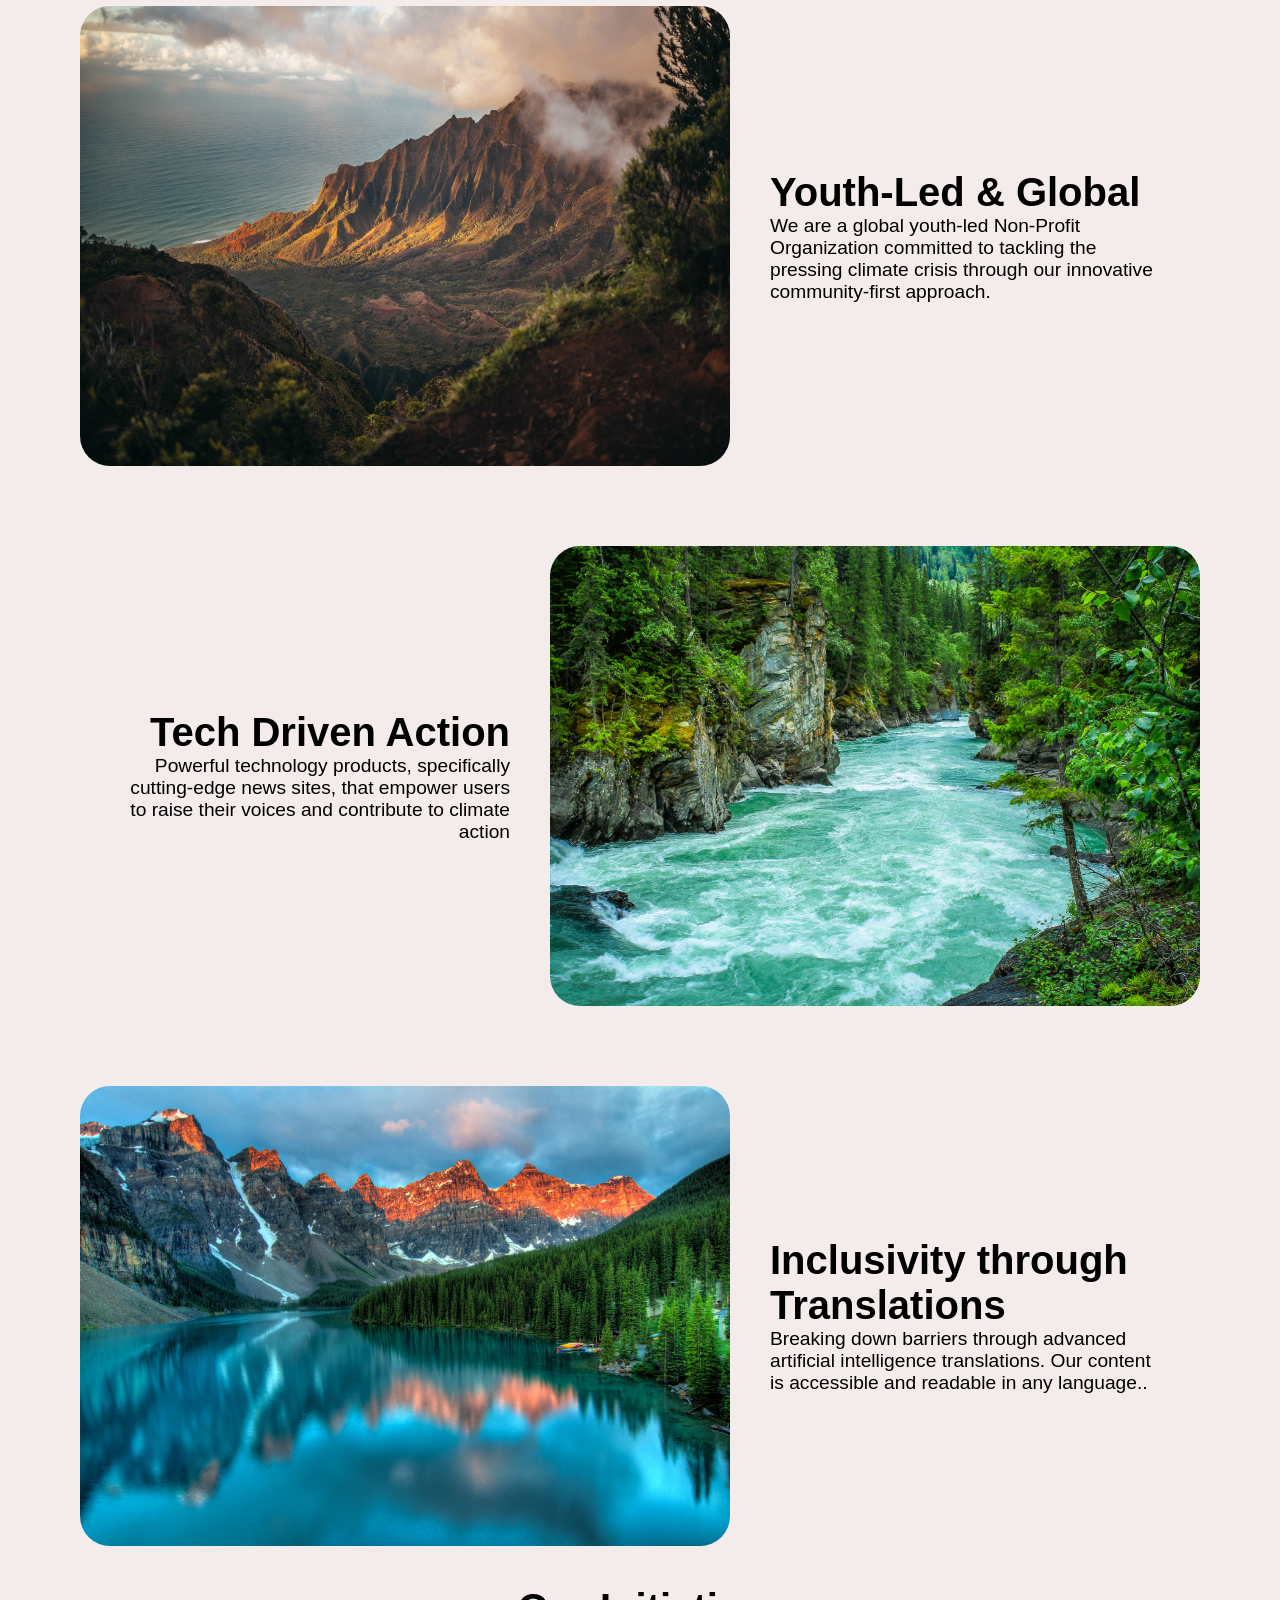
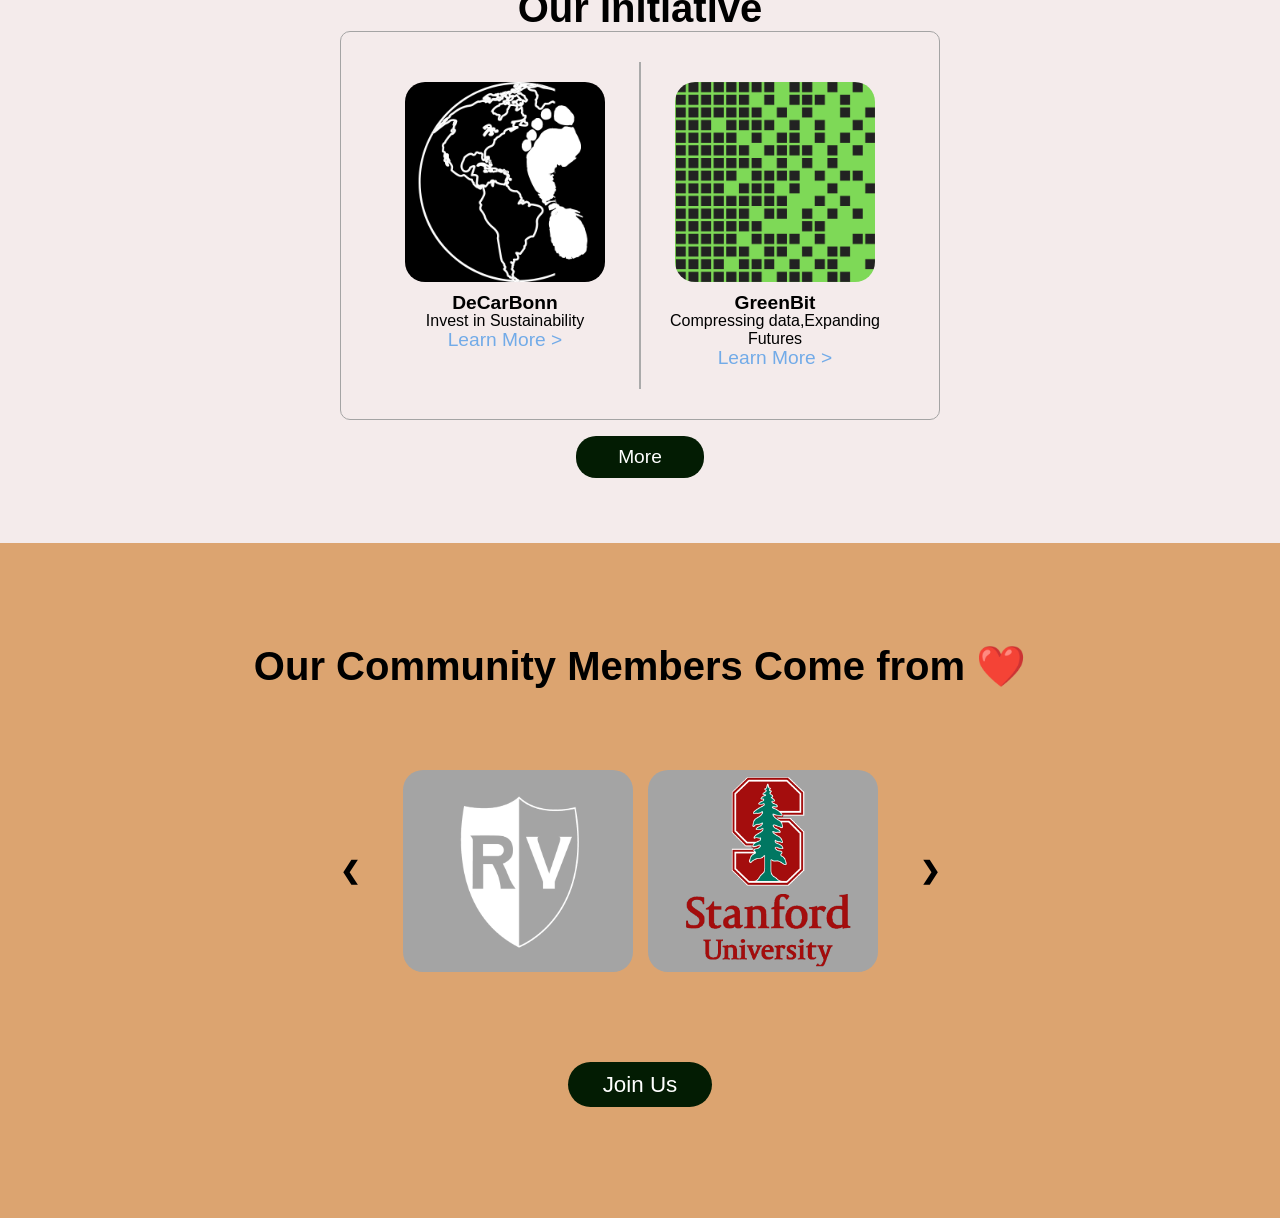
==== commit a3b12695: "added community section" ====
--- a/index.html
+++ b/index.html
@@ -138,9 +138,16 @@
                 <img src="images/bits.png" alt="Image 6">
               </div>
             </div>
-            <button class="prev">&#10094;</button>
-            <button class="next">&#10095;</button>
+            <button class="prev communityButton">&#10094;</button>
+            <button class="next communityButton">&#10095;</button>
         </div>
+        <div class="joinUs">
+            <a href="">Join Us</a>
+        </div>
+    </div>
+
+    <div id="awareness">
+        
     </div>
       
     <script src="script/script.js"></script>
--- a/style/styles2.css
+++ b/style/styles2.css
@@ -687,7 +687,8 @@
   }
 
 .community{
-  height: 70vh;
+  /* height: 70vh; */
+  background-color: #dca470;
   padding: 50px;
 }
 .community h2{
@@ -708,13 +709,14 @@
   
   .slide {
     flex: 0 0 100%; /* Each slide takes up 100% width */
-    padding: 50px;
-    gap: 15px;
-    display: flex;
+    padding: 40px 15px 20px;
+    gap: 10px;
+    display: flex;
+    justify-content: space-around;
   }
   
   .slide img {
-    width: 50%; /* Each image takes up 50% width */
+    width: 120px; /* Each image takes up 50% width */
     background-color: #a4a4a4;
     border-radius: 20px;
   }
@@ -736,6 +738,114 @@
   .next {
     right: 0;
   }
+
+  .joinUs{
+    padding: 20px 0px;
+    display: block;
+    text-align: center;
+  }
+
+  .joinUs a{
+    background-color: rgb(3, 28, 3);
+    color: #fff;
+    text-align: center;
+    font-size: 1.1rem;
+    padding: 4px 12px;
+    border-radius: 20px;
+    text-decoration: none;
+    transition: all 0.2s ease-in-out; 
+
+  }
+  .joinUs a:hover{
+    background-color: #c2c2c2;
+    color: #000;
+    font-size: 1.3rem;
+    border-radius: 20px;
+    text-decoration: none;
+  }
+  @media screen and (min-width: 768px){
+    .community{
+      /* height: 70vh; */
+      padding: 100px 100px 0;
+    }
+    .community h2{
+      font-size: 2.5rem;
+      text-align: center;
+    }
+    
+      .slider {
+        position: relative;
+        max-width: 600px;
+        margin: auto;
+        overflow: hidden;
+      }
+      
+      .slides {
+        display: flex;
+      }
+      
+      .slide {
+        flex: 0 0 100%; /* Each slide takes up 100% width */
+        padding: 80px 15px 80px;
+        gap: 15px;
+        display: flex;
+        justify-content: center;
+      }
+      
+      .slide img {
+        width: 230px; /* Each image takes up 50% width */
+        background-color: #a4a4a4;
+        border-radius: 20px;
+      }
+      
+      .communityButton{
+        position: absolute;
+        top: 50%;
+        transform: translateY(-50%);
+        background: none;
+        font-weight: bold;
+        border: none;
+        font-size: 24px;
+        cursor: pointer;
+      }
+      
+      .prev {
+        left: 0;
+      }
+      
+      .next {
+        right: 0;
+      }
+    
+      .joinUs{
+        padding: 20px 0px;
+        display: block;
+        text-align: center;
+      }
+    
+      .joinUs a{
+        background-color: rgb(3, 28, 3);
+        color: #fff;
+        text-align: center;
+        font-size: 1.4rem;
+        padding: 10px 35px;
+        border-radius: 25px;
+        text-decoratio: none;
+        transition: all 0.2s ease-in-out; 
+    
+      }
+      .joinUs a:hover{
+        background-color: #c2c2c2;
+        color: #000;
+        font-size: 1.3rem;
+        border-radius: 20px;
+        text-decoration: none;
+      }
+  }
+  #awareness{
+    height: 100px;
+  background-color: #dca470;
+  }
   
 
 
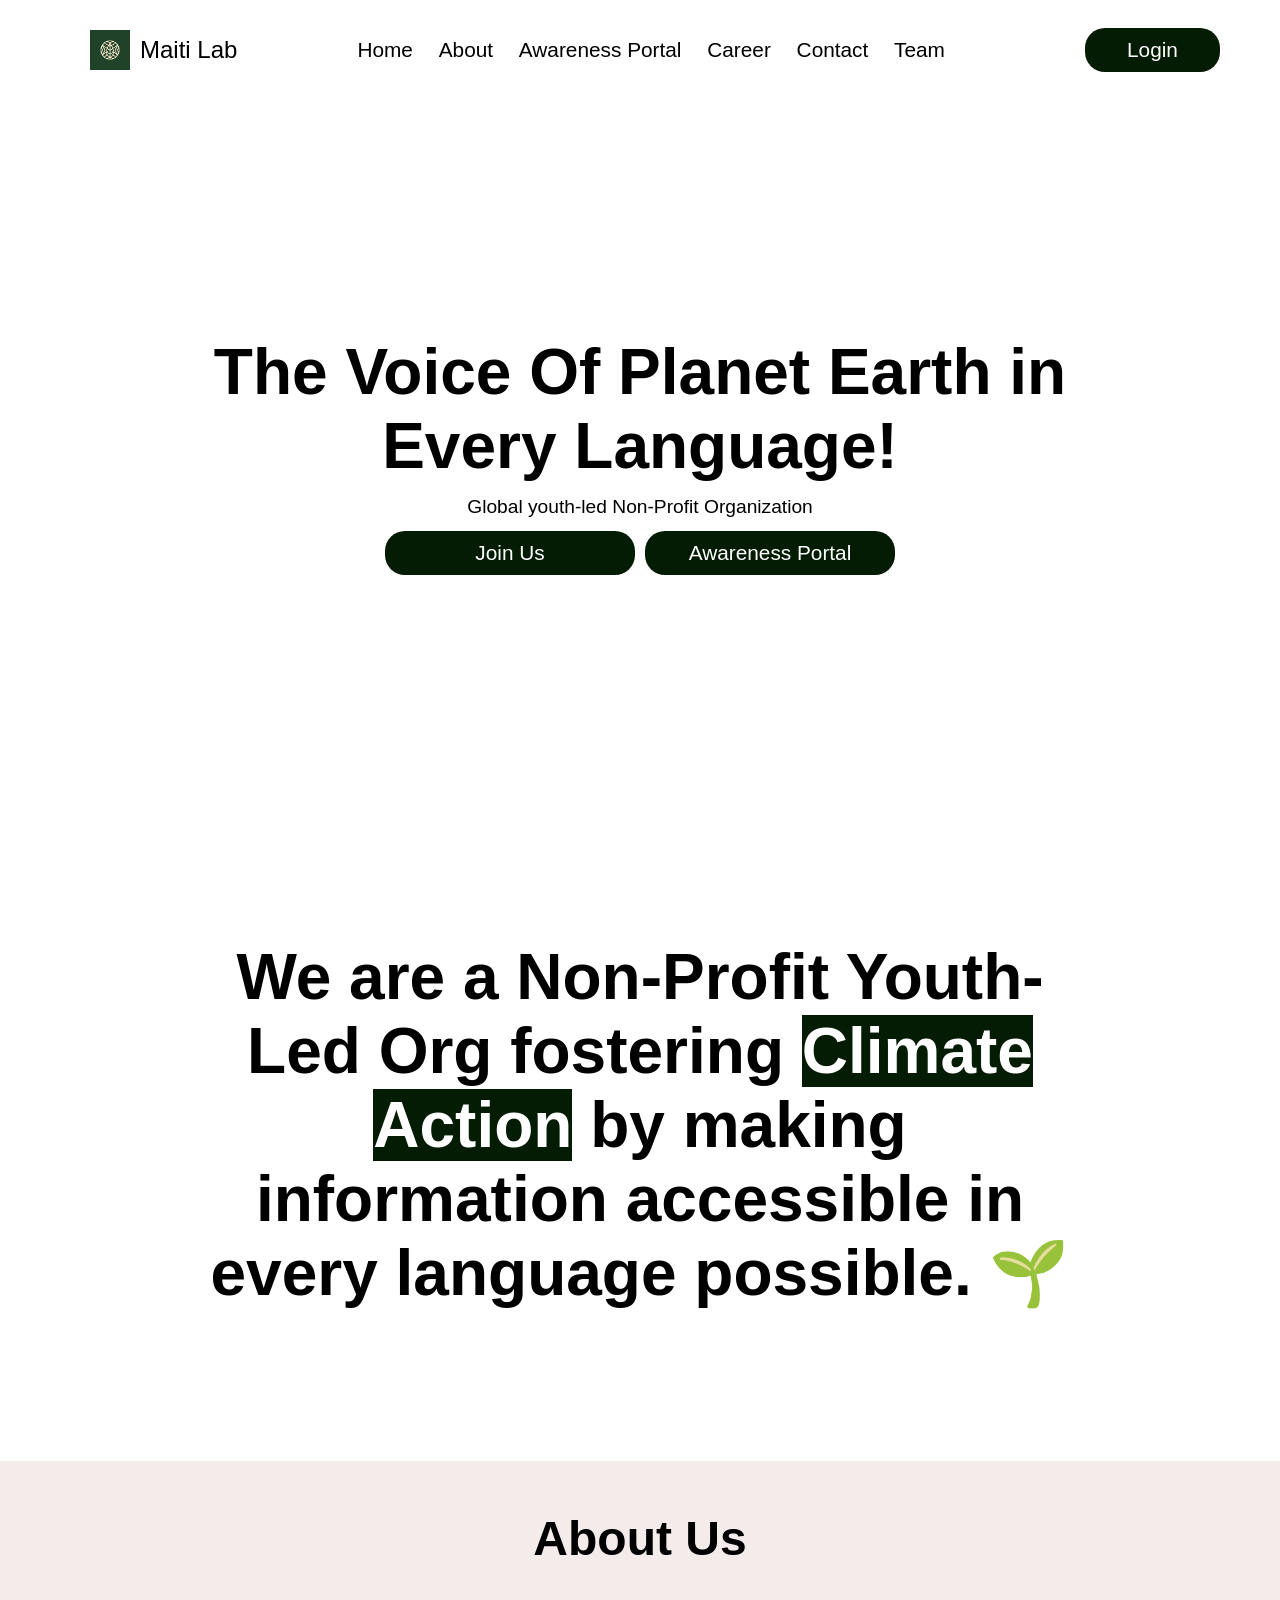
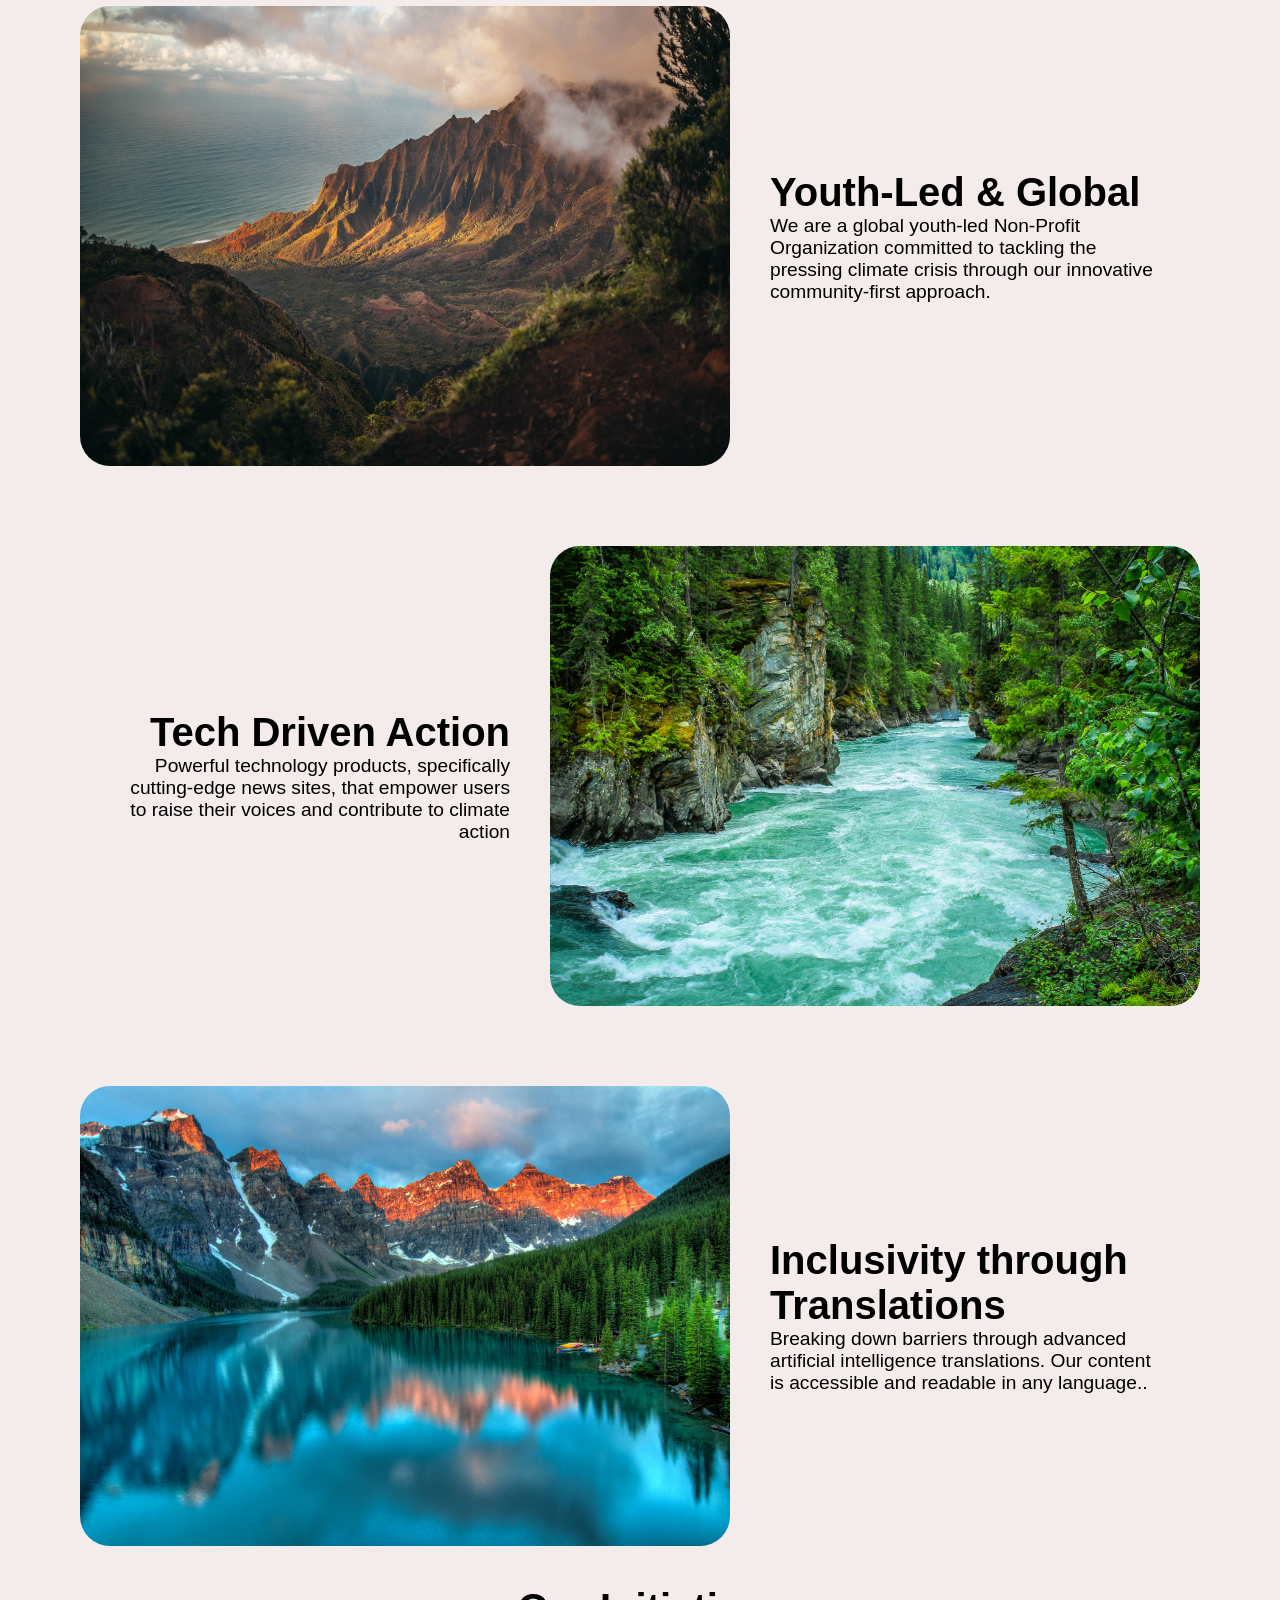
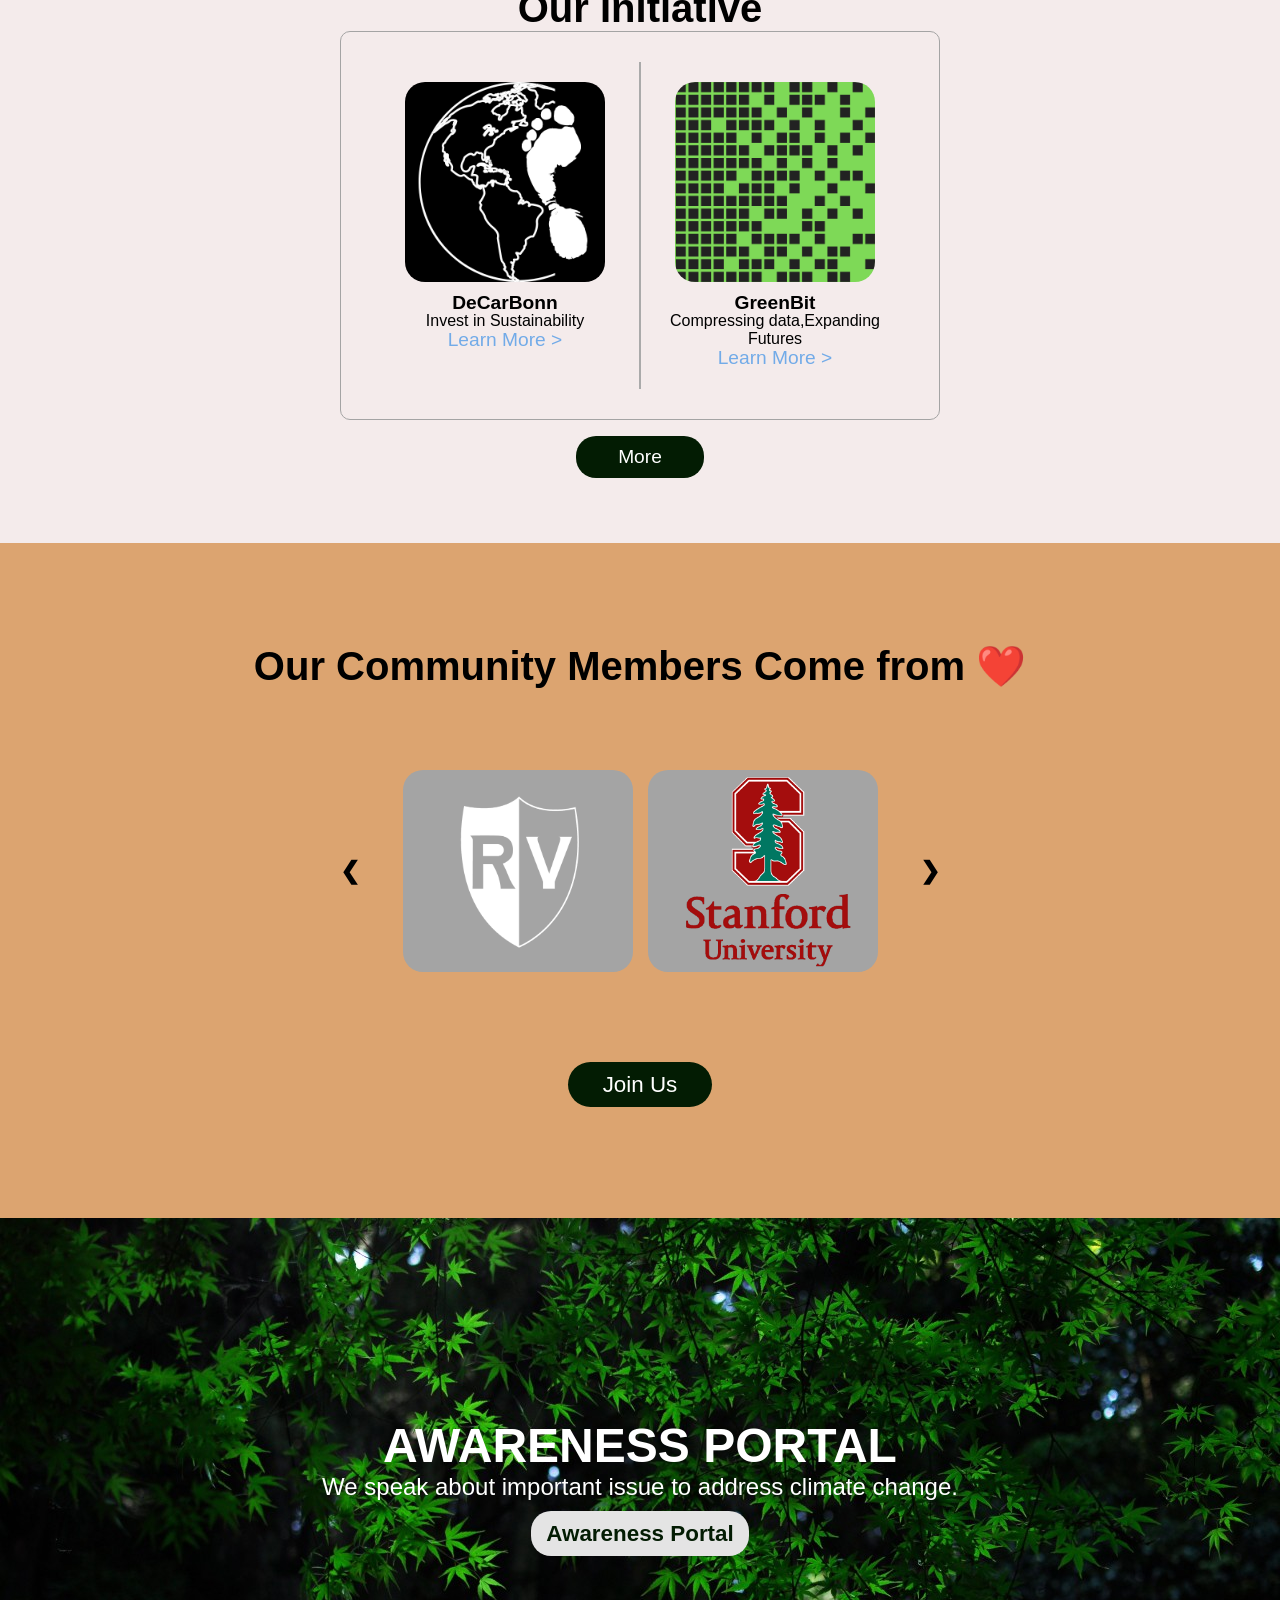
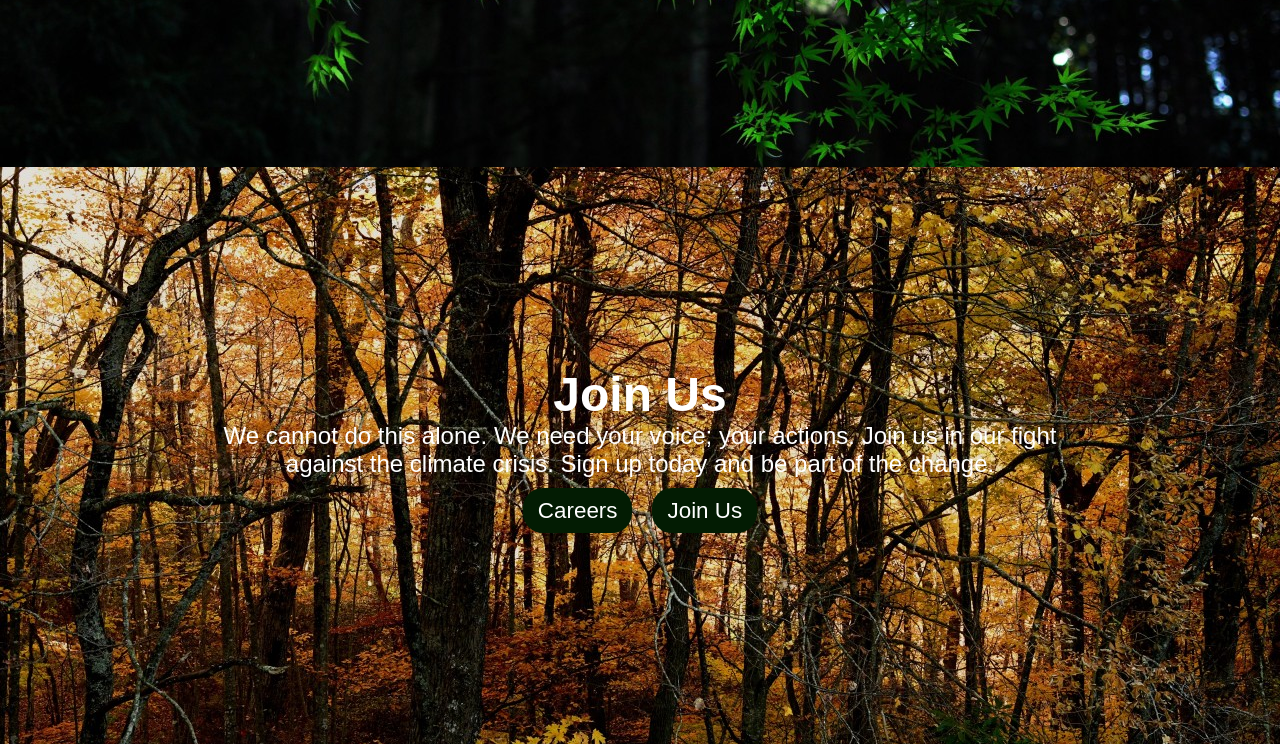
==== commit 25bdf28d: "two section" ====
--- a/index.html
+++ b/index.html
@@ -149,6 +149,27 @@
     <div id="awareness">
         
     </div>
+
+    <div class="awarenessPortal">
+        <h1>AWARENESS PORTAL</h1>
+        <p>We speak about important issue to address climate change.</p>
+        <div class="a_portalBtn"><a href="">Awareness Portal</a></div>
+        <div id="career">
+        </div>
+    </div>
+
+    <div class="joinUsPortal">
+        <h1>Join Us</h1>
+        <p>We cannot do this alone. We need your voice; your actions. Join us in our fight against the climate crisis. Sign up today and be part of the change.</p>
+        <div class="btnContainer">
+            <div class="careersBtn"><a href="">Careers</a></div>
+            <div class="joinUsBtn">
+                <a href="">Join Us</a>
+            </div>
+        </div>
+        <div id="contact">
+        </div>
+    </div>
       
     <script src="script/script.js"></script>
 </body>
--- a/style/styles2.css
+++ b/style/styles2.css
@@ -689,7 +689,7 @@
 .community{
   /* height: 70vh; */
   background-color: #dca470;
-  padding: 50px;
+  padding: 50px 50px 0px;
 }
 .community h2{
   font-size: 2rem;
@@ -762,6 +762,10 @@
     font-size: 1.3rem;
     border-radius: 20px;
     text-decoration: none;
+  }
+  #awareness{
+    height: 100px;
+    background-color: #dca470;
   }
   @media screen and (min-width: 768px){
     .community{
@@ -841,12 +845,129 @@
         border-radius: 20px;
         text-decoration: none;
       }
-  }
-  #awareness{
+      #awareness{
+        height: 100px;
+        background-color: #dca470;
+      }
+  }
+
+  .awarenessPortal{
+    background-image: url(../images/awareness.jpg);
+    color: #fff;
+    text-align: center;
+    padding: 100px 100px;
+  }
+  
+  .a_portalBtn,.careersBtn,.joinUsBtn{
+    padding: 20px 0px;
+    display: block;
+    text-align: center;
+  }
+
+  .a_portalBtn a,.careersBtn a,.joinUsBtn a{
+    background-color: rgb(3, 28, 3);
+    color: #fff;
+    text-align: center;
+    font-size: 1.1rem;
+    padding: 4px 12px;
+    border-radius: 20px;
+    text-decoration: none;
+    transition: all 0.2s ease-in-out; 
+  }
+  .btnContainer{
+    display: flex;
+    justify-content: center;
+    gap: 20px;
+  }
+  .a_portalBtn a{
+    background-color: #e4e4e4;
+    color: rgb(3, 28, 3);
+    font-weight: bold;
+  }
+  .a_portalBtn a:hover,.careersBtn a:hover,.joinUsBtn a:hover{
+    background-color: #c2c2c2;
+    color: #000;
+    font-size: 1.2rem;
+    border-radius: 20px;
+    text-decoration: none;
+  }
+  .a_portalBtn a:hover{
+    background-color: rgb(3, 28, 3);;
+    color: #e4e4e4;
+  }
+  #career{
     height: 100px;
-  background-color: #dca470;
+    background-color: transparent;
+  }
+  #contact{
+    height: 100px;
+    background-color: transparent;
+  }
+
+  .joinUsPortal{
+    background-image: url(../images/joinus.jpg);
+    color: #fff;
+    text-align: center;
+    padding: 100px;
   }
   
 
-
-
+  @media screen and (min-width: 768px){
+    .awarenessPortal, .joinUsPortal{
+      color: #fff;
+      text-align: center;
+      padding: 200px 200px 100px;
+    }
+    .awarenessPortal h1,.joinUsPortal h1{
+      font-size: 3rem;
+    }
+    .awarenessPortal p, .joinUsPortal p{
+      font-size: 1.5rem;
+    }
+    .a_portalBtn,.careersBtn,.joinUsBtn{
+      padding: 20px 0px;
+      display: block;
+      text-align: center;
+    }
+  
+    .a_portalBtn a,.careersBtn a,.joinUsBtn a{
+      background-color: rgb(3, 28, 3);
+      color: #fff;
+      text-align: center;
+      font-size: 1.4rem;
+      padding: 10px 15px;
+      border-radius: 20px;
+      text-decoration: none;
+      transition: all 0.2s ease-in-out; 
+    }
+    .btnContainer{
+      display: flex;
+      justify-content: center;
+      gap: 20px;
+    }
+    .a_portalBtn a{
+      background-color: #e4e4e4;
+      color: rgb(3, 28, 3);
+      font-weight: bold;
+    }
+    .a_portalBtn a:hover,.careersBtn a:hover,.joinUsBtn a:hover{
+      background-color: #c2c2c2;
+      color: #000;
+      font-size: 1.5rem;
+      border-radius: 20px;
+      text-decoration: none;
+    }
+    .a_portalBtn a:hover{
+      background-color: rgb(3, 28, 3);;
+      color: #e4e4e4;
+    }
+    #career{
+      height: 100px;
+      background-color: transparent;
+    }
+    #contact{
+      height: 100px;
+      background-color: transparent;
+    }
+  }
+
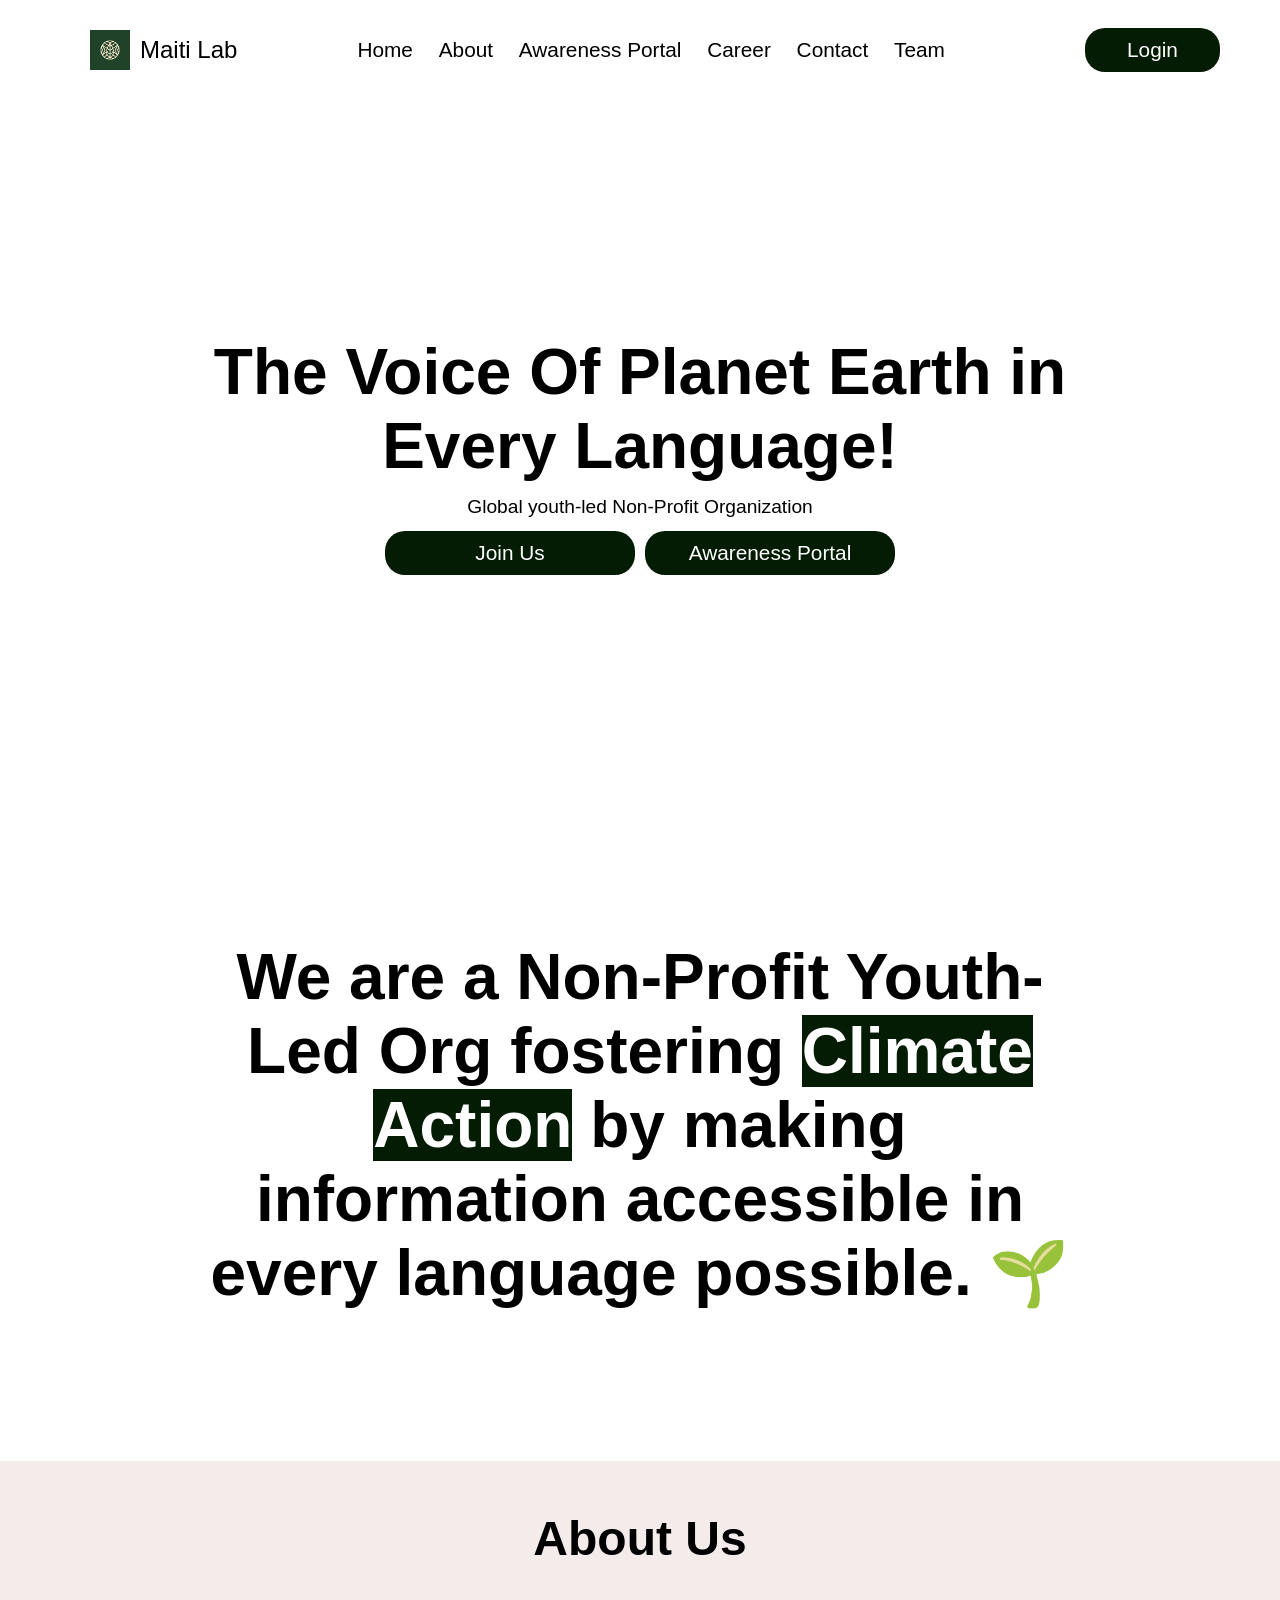
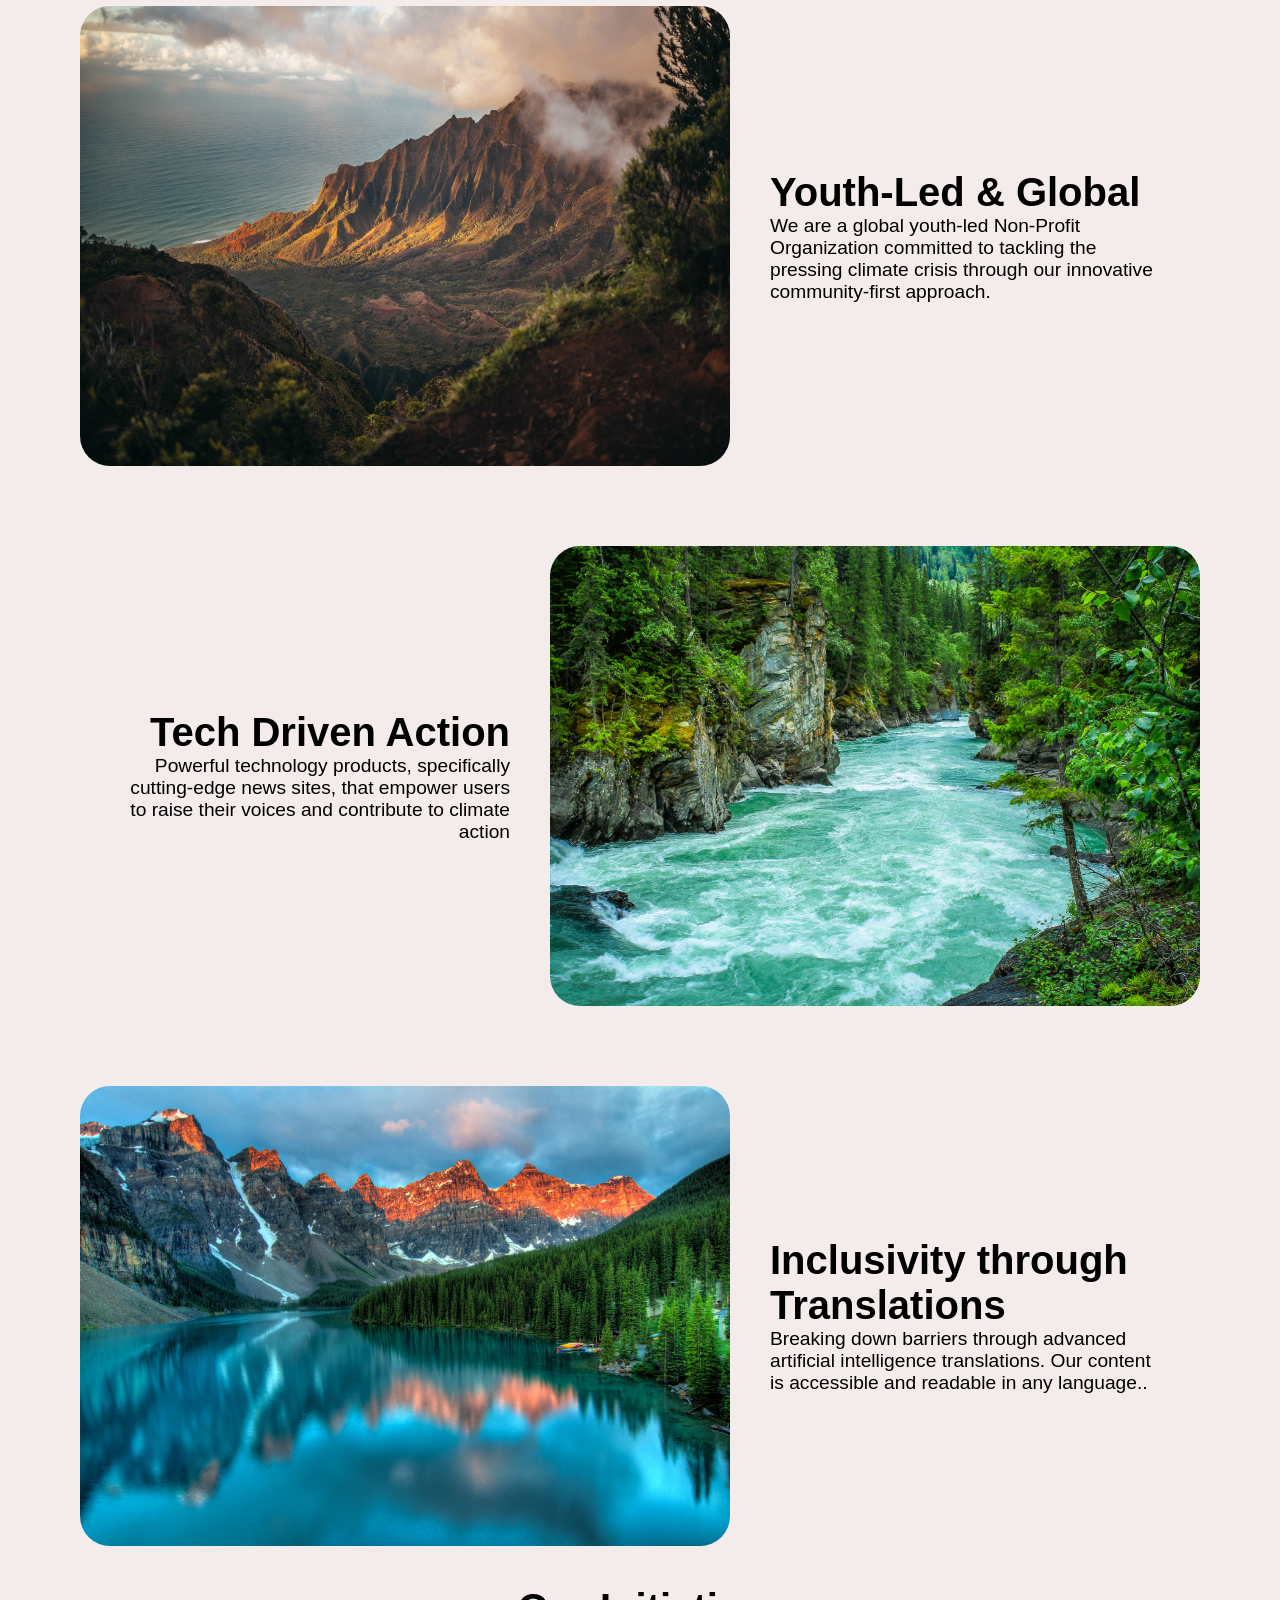
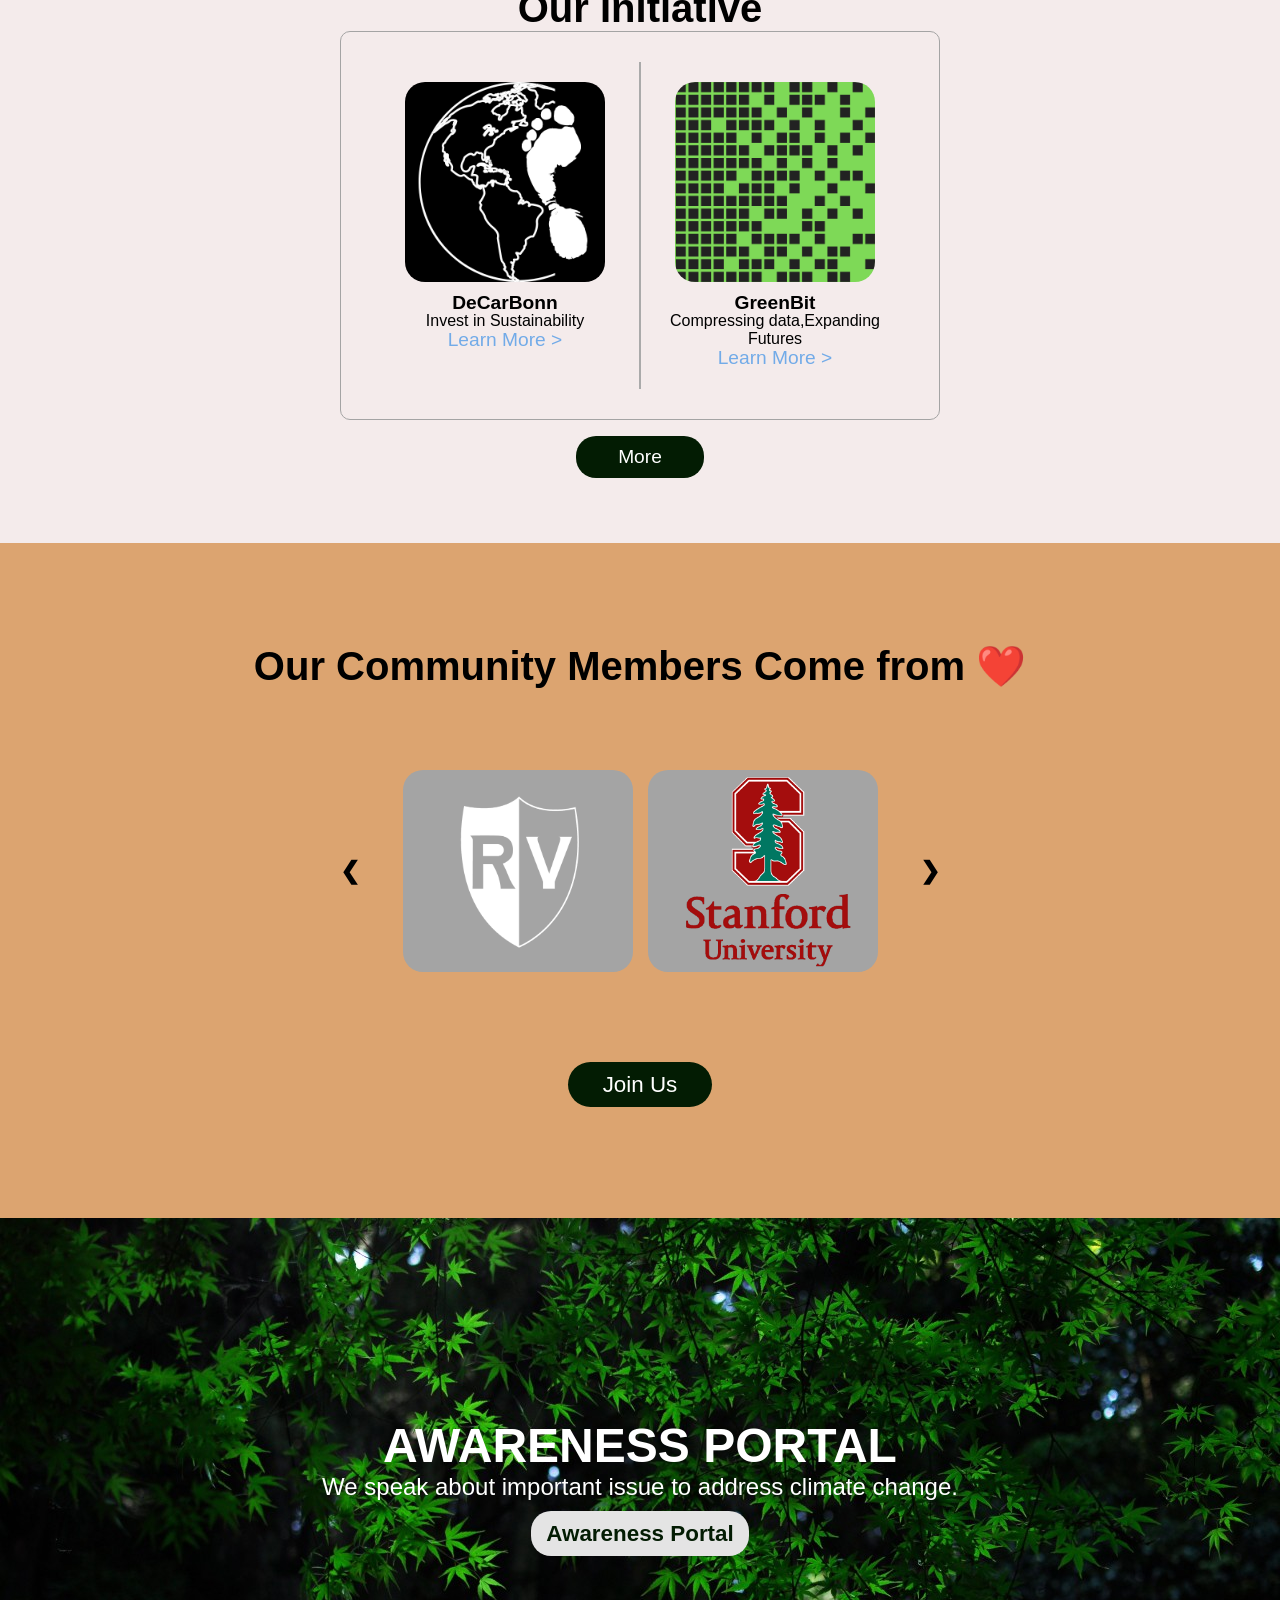
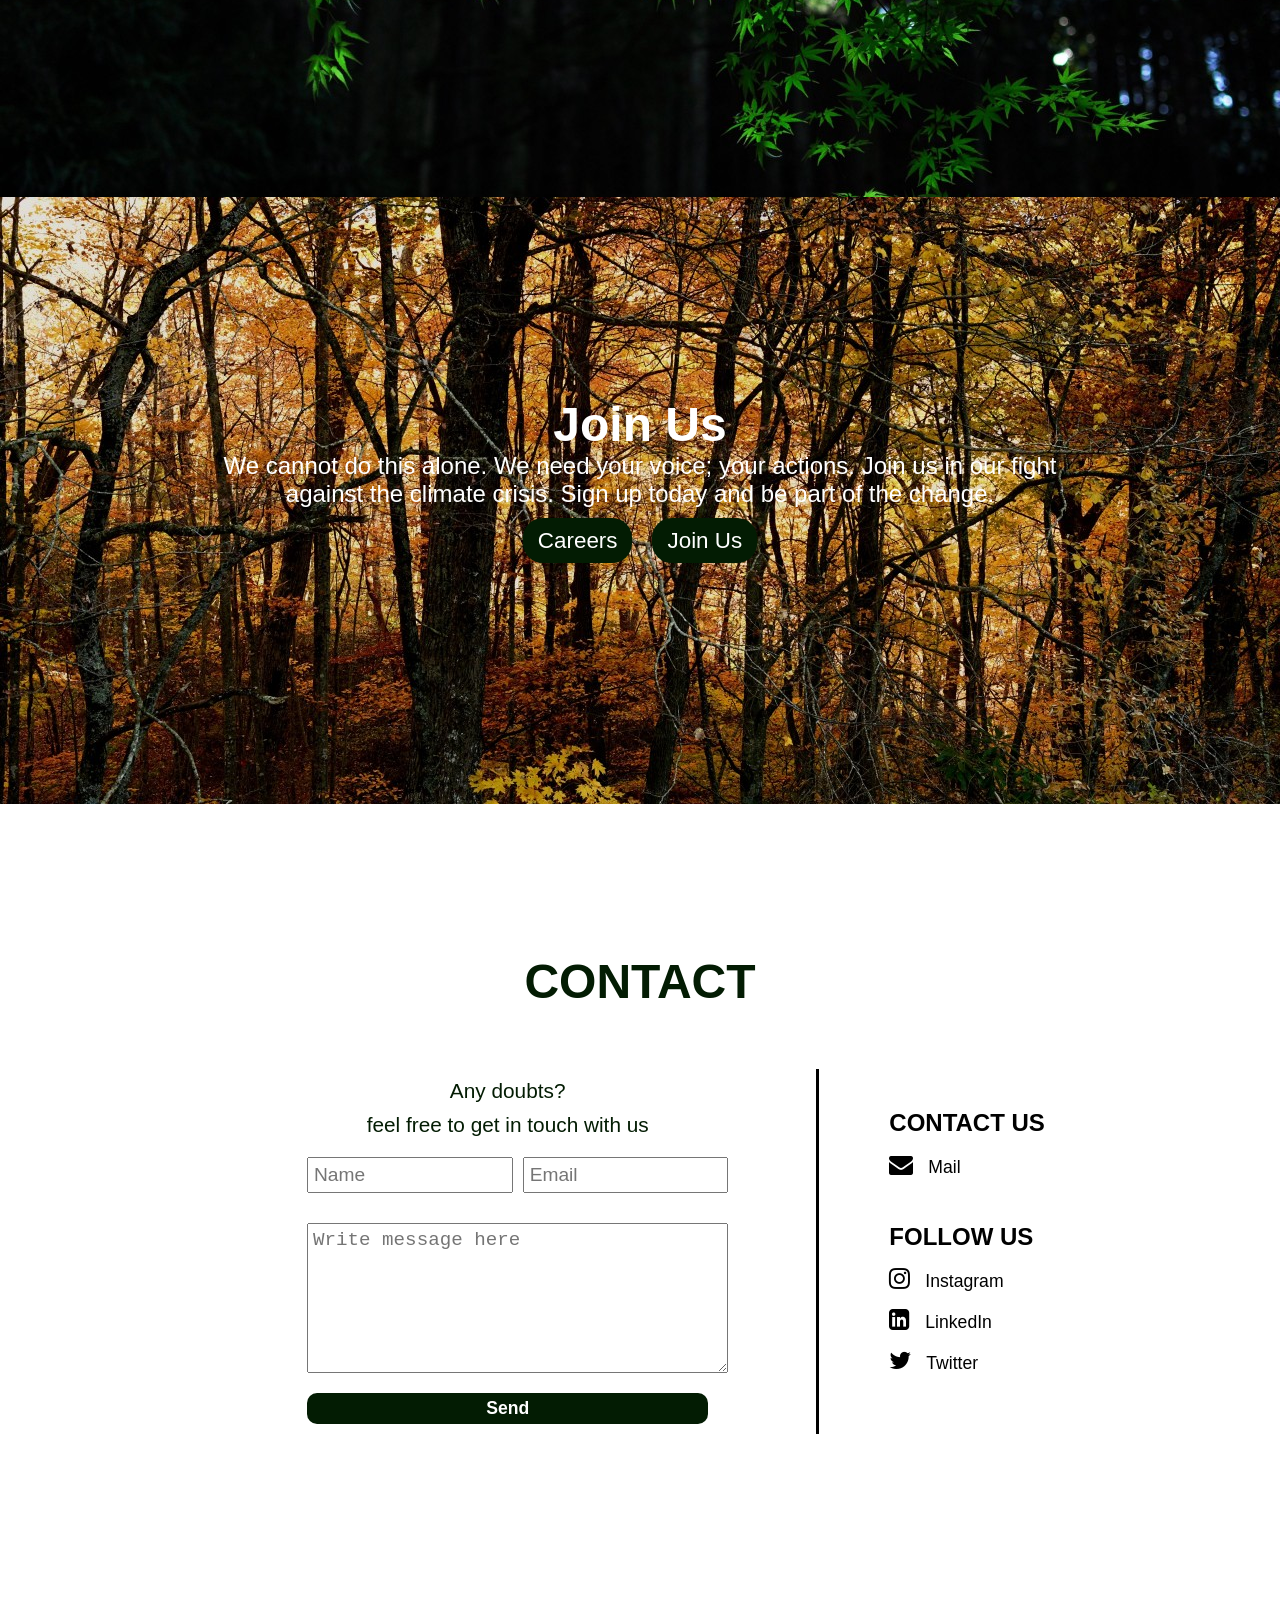
==== commit b908d81c: "added many sections" ====
--- a/index.html
+++ b/index.html
@@ -5,6 +5,7 @@
     <meta name="viewport" content="width=device-width, initial-scale=1.0">
     <title>Maiti Lab</title>
     <link rel="stylesheet" href="style/styles2.css">
+    <link rel="stylesheet" href="https://cdnjs.cloudflare.com/ajax/libs/font-awesome/4.7.0/css/font-awesome.min.css">
 </head>
 <body>
     <header class="header">
@@ -170,6 +171,38 @@
         <div id="contact">
         </div>
     </div>
+
+    <div class="contactBox">
+        <h1>CONTACT</h1>
+        
+        <div class="cb_Container">
+            <div class="contactBox_grid">
+                <p>Any doubts?</p>
+                <p>feel free to get in touch with us</p>
+                <input type="text" placeholder="Name">
+                <input type="email" placeholder="Email">
+                <textarea placeholder="Write message here"></textarea>
+                <div class="contactUsBtn">
+                    <a href="">Send</a>
+                </div>
+            </div>
+            <div class="contactBox_link">
+                <h2>CONTACT US</h2>
+                <div class="cB_link"><a href=""><i style="font-size:24px" class="fa">&#xf0e0;</i>Mail</a></div>
+                <h2>FOLLOW US</h2>
+                <div class="cB_link"><a href=""><i style="font-size:24px" class="fa">&#xf16d;</i>Instagram</a></div>
+                <div class="cB_link"><a href=""><i style="font-size:24px" class="fa">&#xf08c;</i>LinkedIn</a></div>
+                <div class="cB_link"><a href=""><i style="font-size:24px" class="fa">&#xf099;</i>Twitter</a></div>
+            </div>
+        </div>
+    </div>
+
+    <div class="video_Container">
+        <video autoplay muted loop>
+            <source src="./images/birdvideo.c2d102a546e6c528cb29.mp4" type="video/mp4">
+            Your browser does not support the video tag.
+        </video>
+    </div>
       
     <script src="script/script.js"></script>
 </body>
--- a/style/styles2.css
+++ b/style/styles2.css
@@ -103,7 +103,7 @@
 
   }
   .menuBtn{
-    padding-right: 30px;
+    padding-right: 40px;
   }
   .toggle-menu-btn {
     background-color: #fff;
@@ -855,7 +855,7 @@
     background-image: url(../images/awareness.jpg);
     color: #fff;
     text-align: center;
-    padding: 100px 100px;
+    padding: 100px 100px 30px;
   }
   
   .a_portalBtn,.careersBtn,.joinUsBtn{
@@ -908,7 +908,7 @@
     background-image: url(../images/joinus.jpg);
     color: #fff;
     text-align: center;
-    padding: 100px;
+    padding: 100px 100px 30px;
   }
   
 
@@ -916,7 +916,7 @@
     .awarenessPortal, .joinUsPortal{
       color: #fff;
       text-align: center;
-      padding: 200px 200px 100px;
+      padding: 200px 200px 30px;
     }
     .awarenessPortal h1,.joinUsPortal h1{
       font-size: 3rem;
@@ -958,16 +958,177 @@
       text-decoration: none;
     }
     .a_portalBtn a:hover{
-      background-color: rgb(3, 28, 3);;
+      background-color: rgb(3, 28, 3);
       color: #e4e4e4;
     }
     #career{
-      height: 100px;
+      height: 200px;
       background-color: transparent;
     }
     #contact{
-      height: 100px;
+      height: 200px;
       background-color: transparent;
     }
   }
 
+  .contactBox {
+  padding: 150px;
+  text-align: center;
+  }
+.contactBox_grid{
+  display: flex;
+  flex-direction: column;
+  text-align: center;
+}
+.contactBox h1{
+  color: rgb(3, 28, 3);
+  margin-bottom: 20px;
+}
+.contactBox .contactBox_grid p{
+  color: rgb(3, 28, 3);
+  text-align: center;
+}
+.contactBox_grid:nth-child(2){
+  margin-bottom: 20px;
+}
+.contactBox .contactBox_grid input,.contactBox .contactBox_grid textarea{
+  margin: 10px;
+  padding: 5px;
+  font-size: 1rem;
+}
+.contactBox .contactBox_grid textarea{
+  height: 150px;
+  margin-bottom: 20px;
+}
+
+.contactUsBtn   {
+  padding: 0 10px;
+}
+.contactBox_grid a{
+  display: block;
+  background-color: rgb(3, 28, 3);
+  color: #fff;
+  text-align: center;
+  font-size: 1.1rem;
+  padding: 5px 10px;
+  border-radius: 10px;
+  text-decoration: none;
+  transition: all 0.2s ease-in-out; 
+  font-weight: bold;
+}
+.contactBox_grid a:hover{
+  background-color: #c2c2c2;
+  color: #000;
+  font-size: 1.2rem;
+  text-decoration: none;
+}
+
+.contactBox_link{
+  display: none;
+}
+
+@media screen and (min-width: 768px){
+  .contactBox h1{
+    font-size: 3rem
+  }
+  .cb_Container{
+    display: flex;
+    justify-content: center;
+    gap: 40px;
+  }
+  .contactBox_grid {
+    flex: 2;
+    display: grid;
+    padding: 10px;
+    padding-right: 10%;
+    padding-left: 15%;
+    margin-top: 40px;
+    grid-template-rows: auto auto; /* Two rows */
+    gap: 10px; /* Gap between grid items */
+    border-right: solid;
+  }
+
+  .contactBox_grid input,
+  .contactBox_grid textarea {
+      font-size: 1.5rem;
+      width: 100%;
+      padding: 8px;
+      box-sizing: border-box;
+  }
+  .contactBox .contactBox_grid input,.contactBox .contactBox_grid textarea{
+    margin: 10px;
+    padding: 5px;
+    font-size: 1.2rem;
+  }
+
+  .contactBox_grid p:nth-child(1){
+    grid-row: 1;
+    font-size: 1.3rem;
+    grid-column-start: 1;
+      grid-column-end: 3;
+  }
+  .contactBox_grid p:nth-child(2){
+    grid-row: 2;
+    font-size: 1.3rem;
+    grid-column-start: 1;
+      grid-column-end: 3;
+  }
+  .contactBox_grid input[type="text"],
+  .contactBox_grid input[type="email"] {
+      grid-row: 3; /* First row */
+  }
+
+  .contactBox_grid textarea {
+      grid-row: 4; /* Second row */
+      grid-column-start: 1;
+      grid-column-end: 3;
+  }
+  .contactBox_grid .contactUsBtn {
+      grid-row: 5; /* Second row */
+      grid-column-start: 1;
+      grid-column-end: 3;
+  }
+
+  .contactBox_link{
+    flex: 1;
+    transition: all 0.2s ease-in-out;  
+    display:  flex;
+    flex-direction: column;
+    margin-top: 40px;
+    padding: 40px 30px;
+    text-align: left;
+  }
+  .contactBox_link h2{
+    margin-bottom: 15px;
+  }
+  .contactBox_link h2:nth-child(3){
+    margin-top: 30px;
+  }
+  .contactBox_link .cB_link{
+    margin-bottom: 15px;
+    font-size: 1.1rem;
+  }
+  .contactBox_link .cB_link i{
+    color: #000;
+    margin-right: 15px;
+  }
+  .contactBox_link a{
+    text-decoration: none;
+    color: #000;
+  }
+  .contactBox_link a:hover{
+    color: #a4a4a4;
+  }
+
+}
+
+.video_Container {
+  width: 100%; /* Ensure the container spans the full width */
+  overflow: hidden; /* Prevent horizontal overflow */
+}
+
+.video_Container video {
+  width: 100%; /* Make the video fill the entire width of its container */
+  height: auto; /* Maintain the aspect ratio */
+}
+
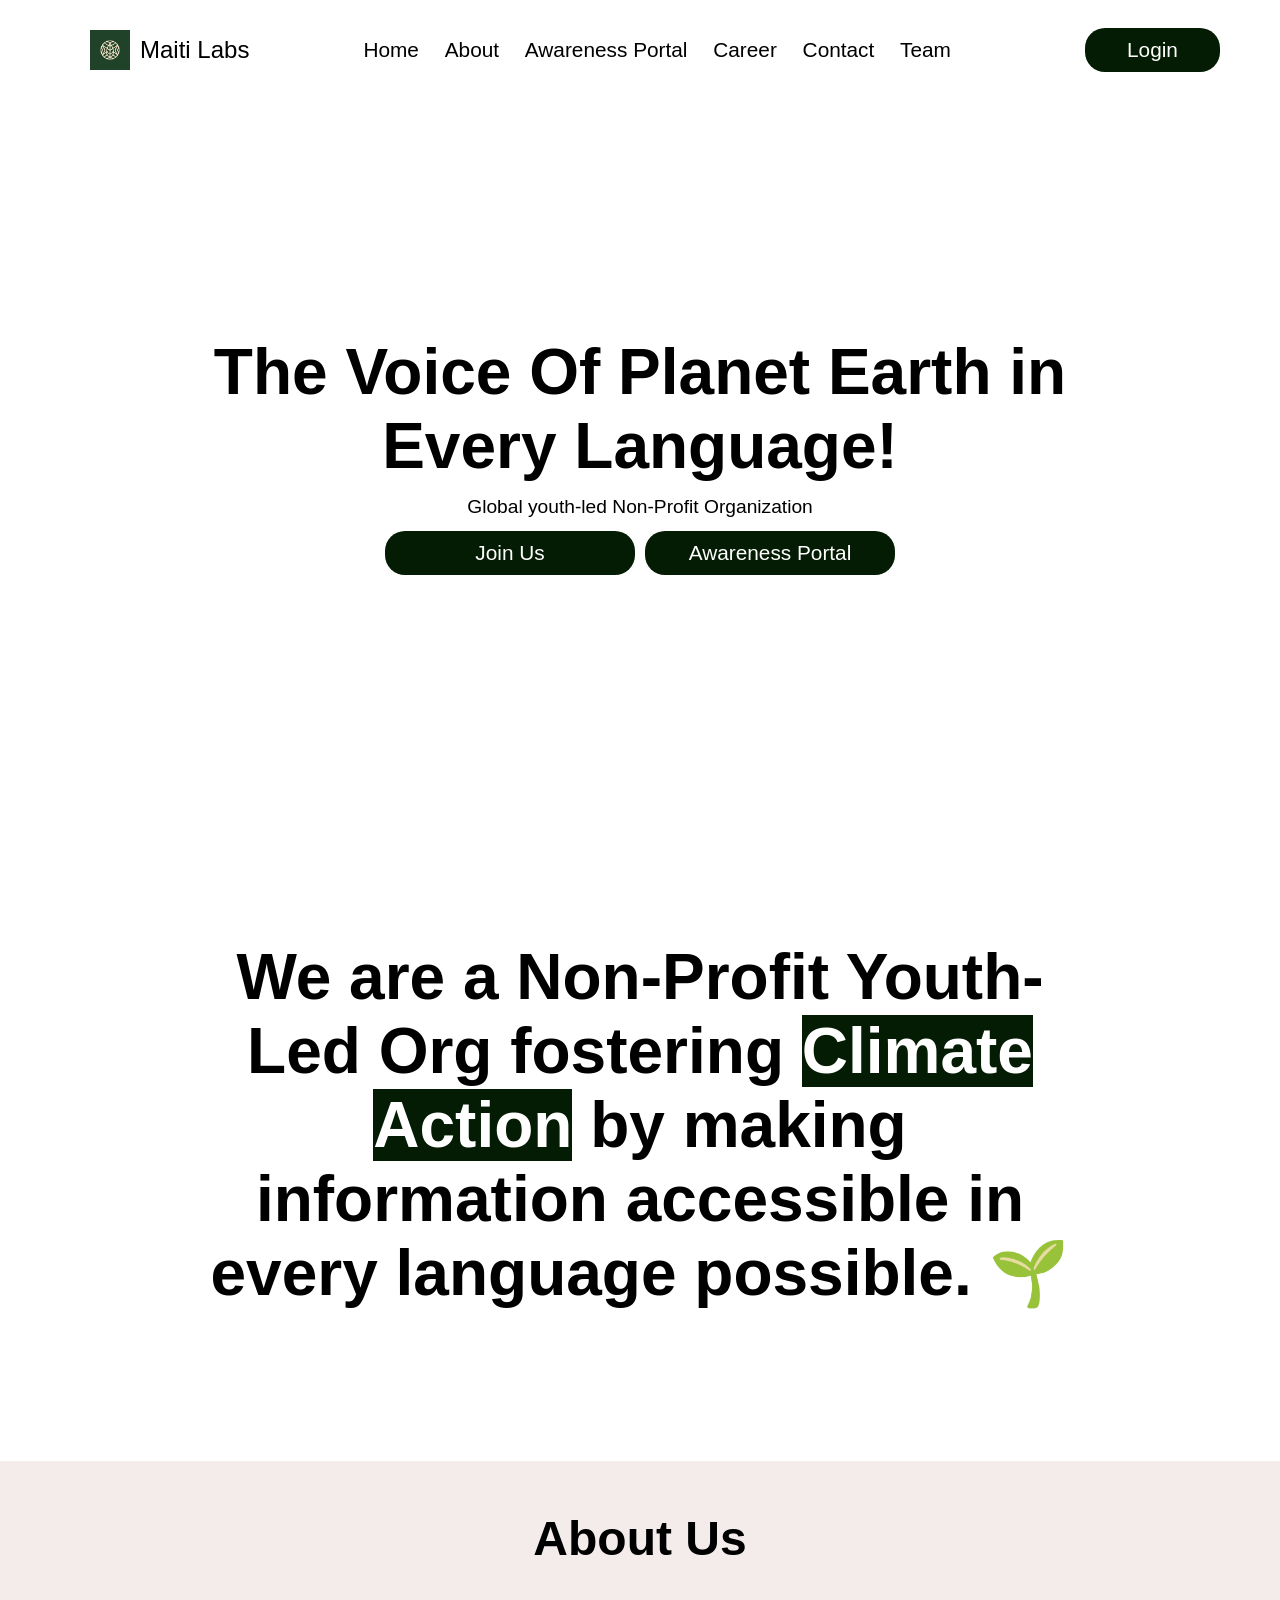
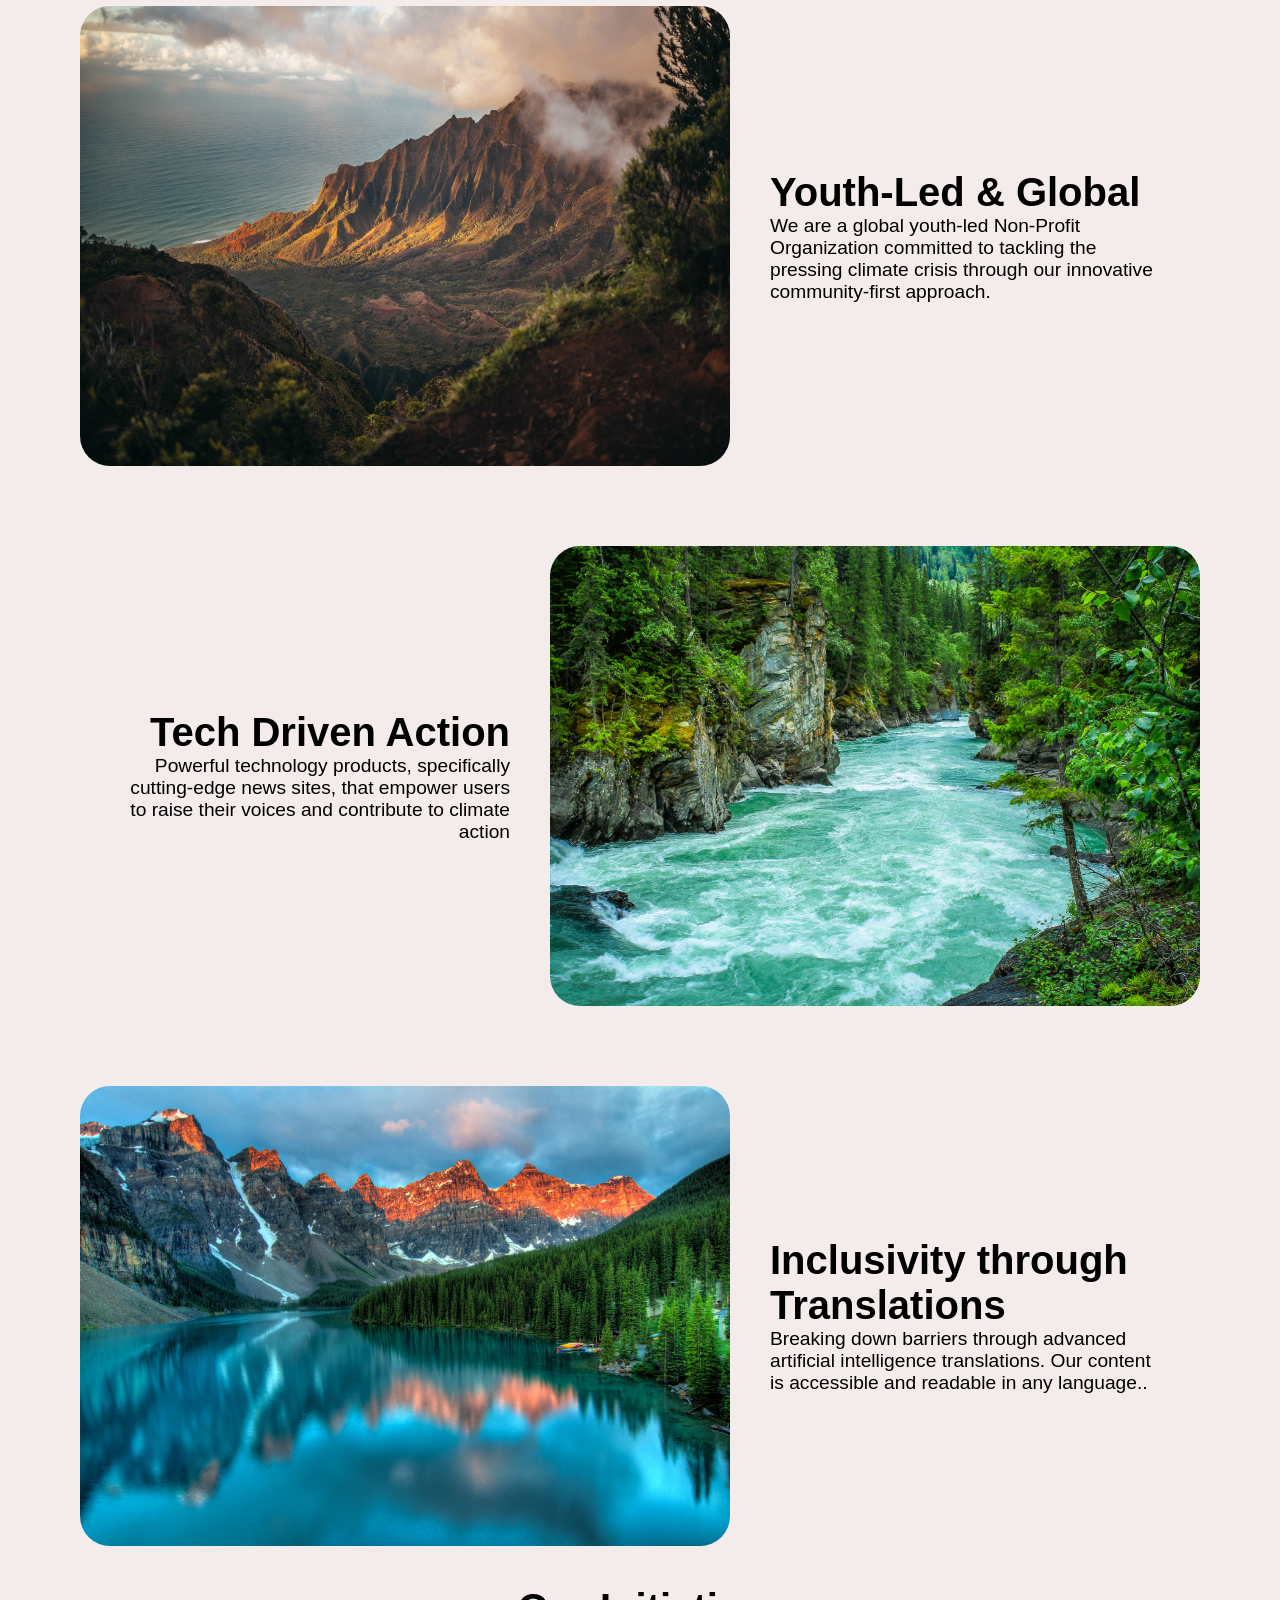
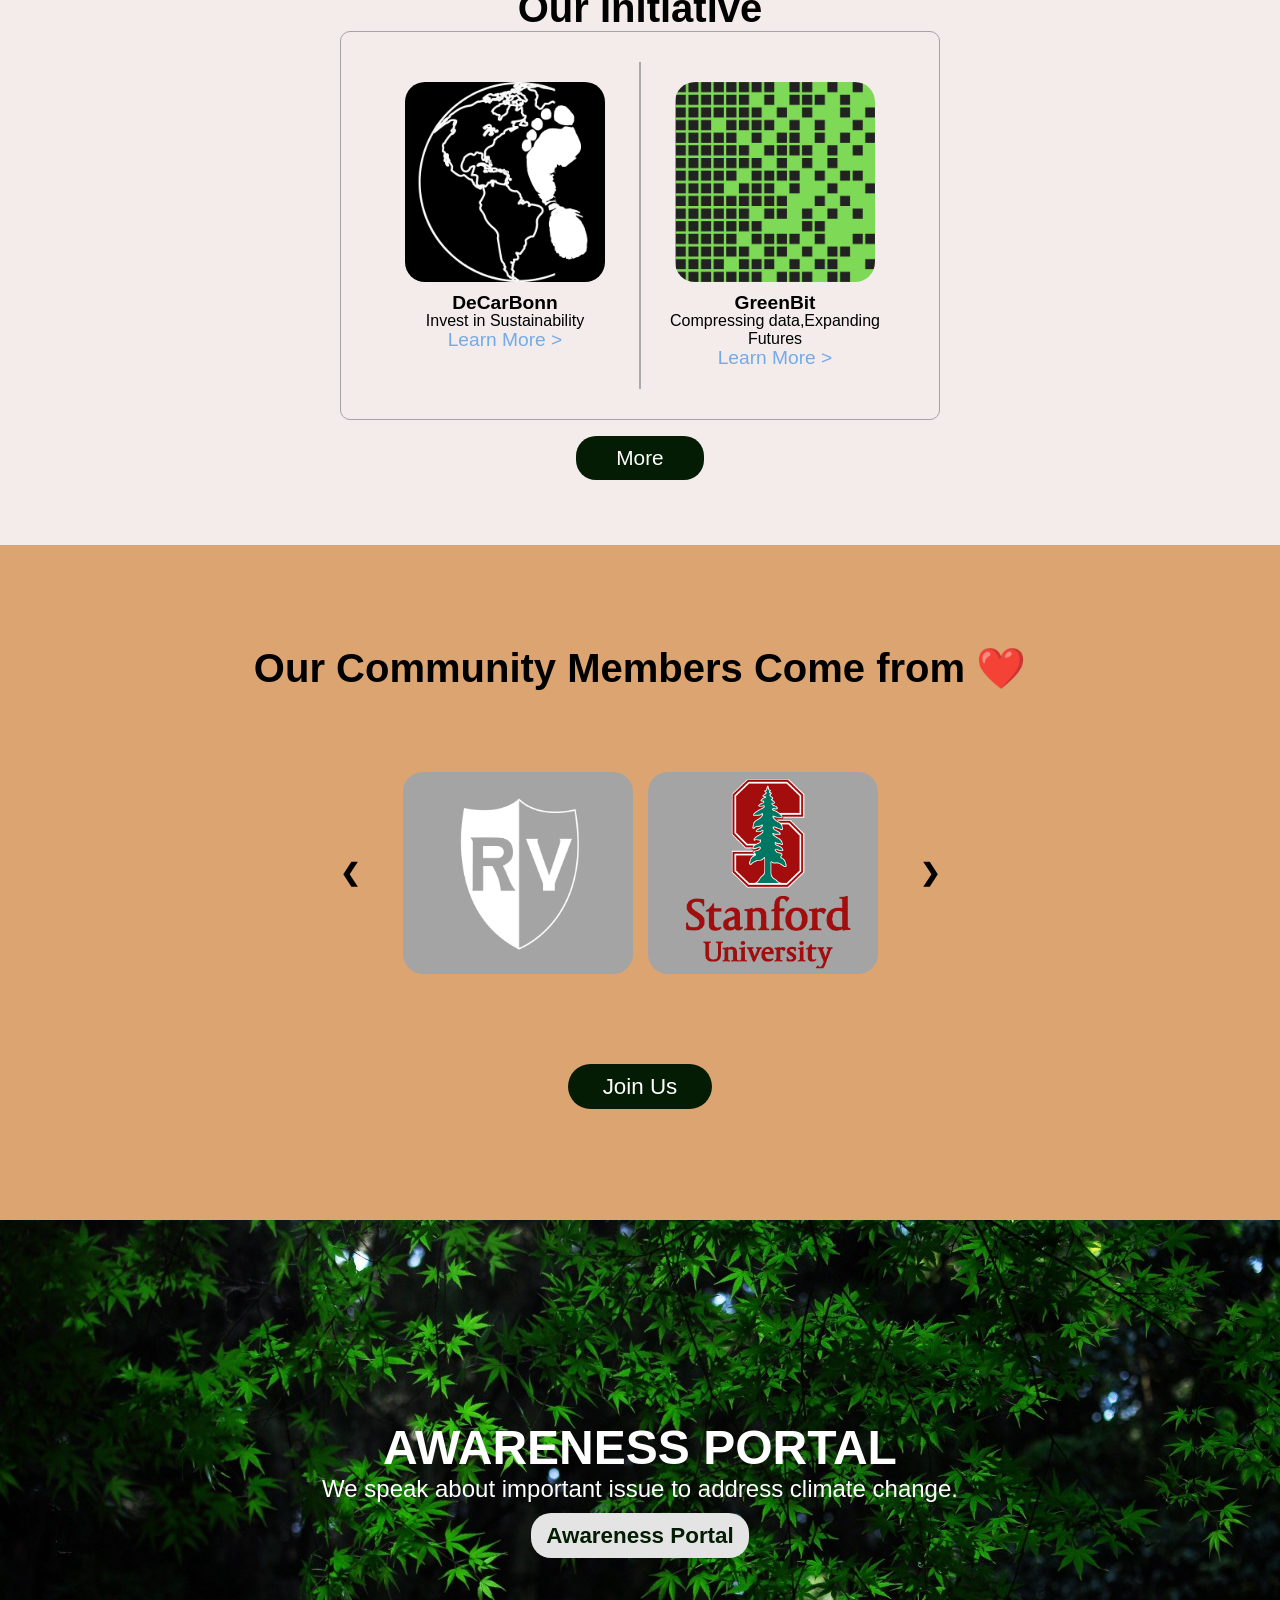
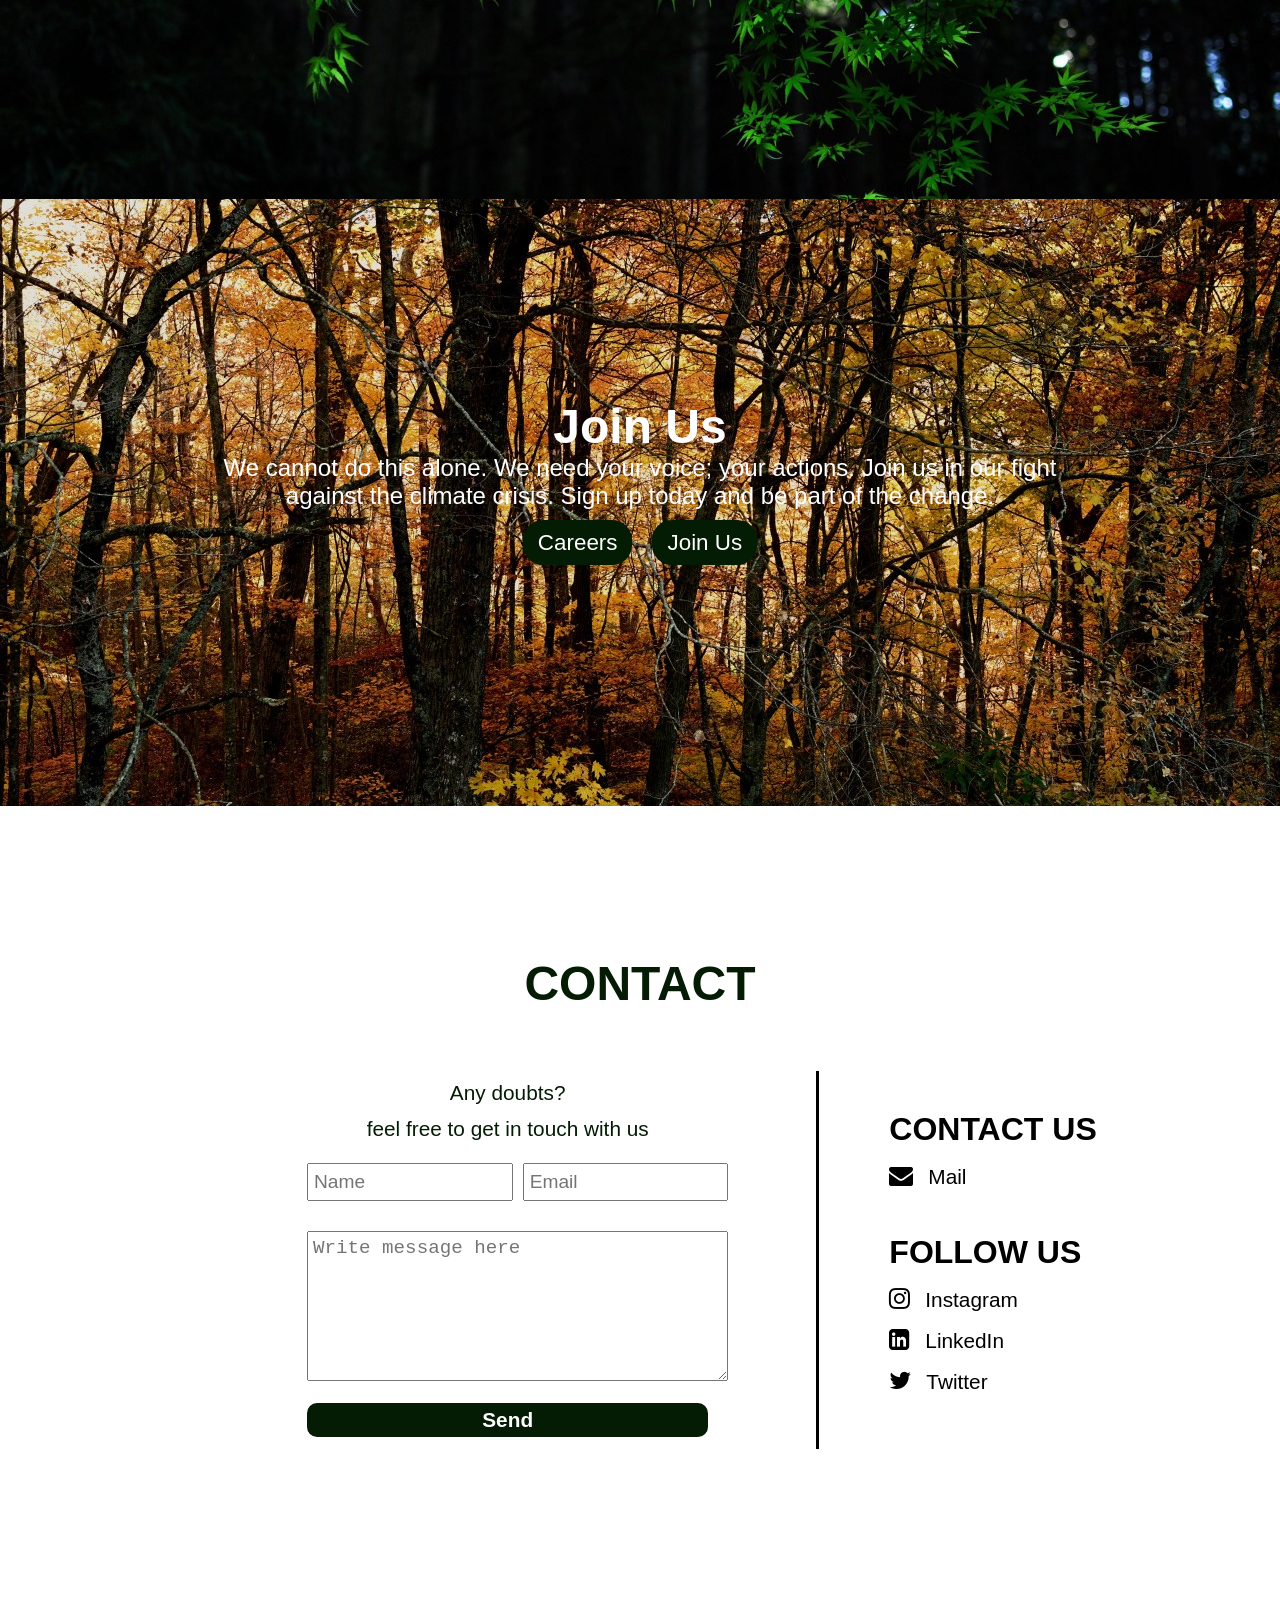
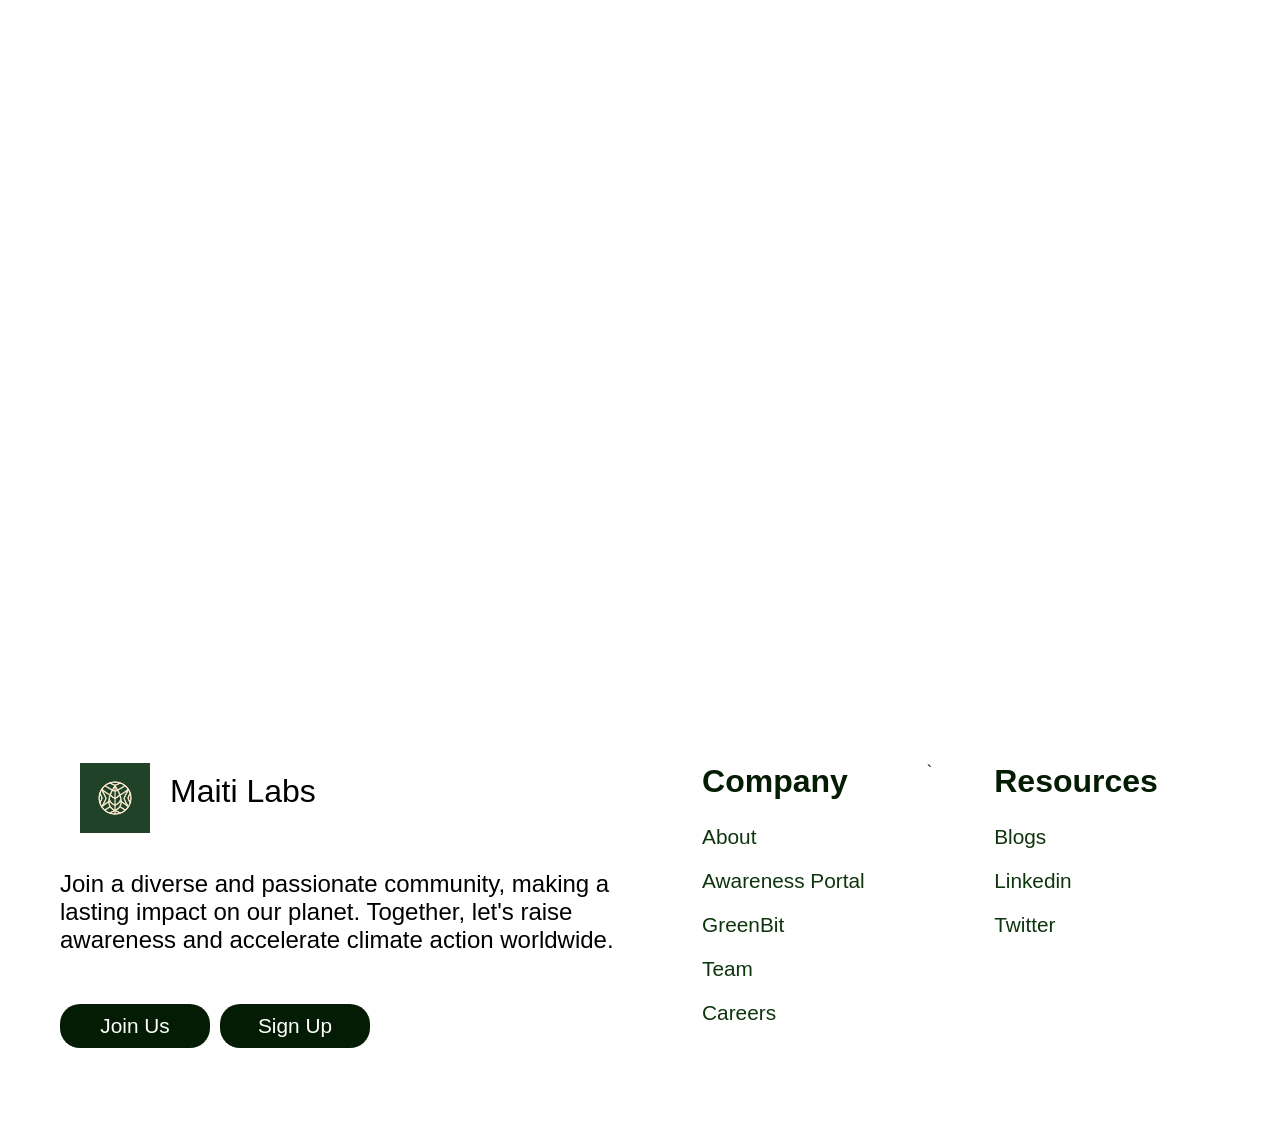
==== commit b5b6341e: "initial proto" ====
--- a/index.html
+++ b/index.html
@@ -3,15 +3,15 @@
 <head>
     <meta charset="UTF-8">
     <meta name="viewport" content="width=device-width, initial-scale=1.0">
-    <title>Maiti Lab</title>
+    <title>Maiti Labs</title>
     <link rel="stylesheet" href="style/styles2.css">
     <link rel="stylesheet" href="https://cdnjs.cloudflare.com/ajax/libs/font-awesome/4.7.0/css/font-awesome.min.css">
 </head>
 <body>
     <header class="header">
         <div class="logo">
-            <img src="images/headerLogo.png" alt="Maiti Lab Logo" style="float: left;">
-            <span>Maiti Lab</span>
+            <img src="images/headerLogo.png" alt="Maiti Labs Logo" style="float: left;">
+            <span>Maiti Labs</span>
         </div>
         <div class="menuBtn">
             <button id="toggleMenuBtn" class="toggle-menu-btn"> 
@@ -203,6 +203,55 @@
             Your browser does not support the video tag.
         </video>
     </div>
+
+
+    <div class="aboutLast">
+       <div class="aboutLast_common">
+            <div class="lastLogo">
+                <img src="images/headerLogo.png" alt="Maiti Labs Logo" style="float: left;">
+                <span>Maiti Labs</span>
+            </div>
+            <div class="para">
+                Join a diverse and passionate community, making a lasting impact on our planet. Together, let's raise awareness and accelerate climate action worldwide.
+            </div>
+            <div class="flex_Btns">
+                <div class="w-layout-cell cell-1">
+                    <a href="#" class="w-button">Join Us</a>
+                </div>
+                <div class="w-layout-cell cell-2">
+                    <a href="#" class="w-button">Sign Up</a>
+                </div>
+            </div>        
+       </div>
+
+        <div class="aboutLast_desk">
+            <div class="desk_cell1">
+                <h2>Company</h2>
+                <ul>
+                    <li><a href="">About</a></li>
+                    <li><a href="">Awareness Portal</a></li>
+                    <li><a href="">GreenBit</a></li>
+                    <li><a href="">Team</a></li>
+                    <li><a href="">Careers</a></li>
+                </ul>
+            </div>`
+            <div class="desk_cell2">
+                <h2>Resources</h2>
+                <ul>
+                    <li><a href="">Blogs</a></li>
+                    <li><a href="">Linkedin</a></li>
+                    <li><a href="">Twitter</a></li>
+                </ul>
+            </div>
+        </div>
+    </div>
+
+    <div class="aboutLast_mob">
+        <div class="cB_link"><a href=""><i style="font-size:24px" class="fa">&#xf0e0;</i></a></div>
+            <div class="cB_link"><a href=""><i style="font-size:24px" class="fa">&#xf16d;</i></a></div>
+            <div class="cB_link"><a href=""><i style="font-size:24px" class="fa">&#xf08c;</i></a></div>
+            <div class="cB_link"><a href=""><i style="font-size:24px" class="fa">&#xf099;</i></a></div>
+    </div>
       
     <script src="script/script.js"></script>
 </body>
--- a/style/styles2.css
+++ b/style/styles2.css
@@ -855,7 +855,7 @@
     background-image: url(../images/awareness.jpg);
     color: #fff;
     text-align: center;
-    padding: 100px 100px 30px;
+    padding: 100px 50px 30px;
   }
   
   .a_portalBtn,.careersBtn,.joinUsBtn{
@@ -908,7 +908,7 @@
     background-image: url(../images/joinus.jpg);
     color: #fff;
     text-align: center;
-    padding: 100px 100px 30px;
+    padding: 100px 50px 30px;
   }
   
 
@@ -972,8 +972,8 @@
   }
 
   .contactBox {
-  padding: 150px;
-  text-align: center;
+    padding: 70px;
+    text-align: center;
   }
 .contactBox_grid{
   display: flex;
@@ -1028,6 +1028,10 @@
 }
 
 @media screen and (min-width: 768px){
+  .contactBox {
+  padding: 150px;
+  text-align: center;
+  }
   .contactBox h1{
     font-size: 3rem
   }
@@ -1084,9 +1088,16 @@
       grid-column-end: 3;
   }
   .contactBox_grid .contactUsBtn {
+
       grid-row: 5; /* Second row */
       grid-column-start: 1;
       grid-column-end: 3;
+  }
+  .contactBox_grid a{
+    font-size: 1.3rem;
+  }
+  .contactBox_grid a:hover{
+    font-size: 1.4rem;
   }
 
   .contactBox_link{
@@ -1099,6 +1110,7 @@
     text-align: left;
   }
   .contactBox_link h2{
+    font-size: 2rem;
     margin-bottom: 15px;
   }
   .contactBox_link h2:nth-child(3){
@@ -1106,7 +1118,7 @@
   }
   .contactBox_link .cB_link{
     margin-bottom: 15px;
-    font-size: 1.1rem;
+    font-size: 1.3rem;
   }
   .contactBox_link .cB_link i{
     color: #000;
@@ -1132,3 +1144,161 @@
   height: auto; /* Maintain the aspect ratio */
 }
 
+
+.aboutLast{
+  padding: 80px 50px 0px;
+}
+
+.aboutLast .lastLogo img{
+  width: 60px;
+  height: auto;
+  margin-left: 10px;
+  padding-right: 10px;
+}
+
+.aboutLast .lastLogo span{
+  padding: 10px;
+  display: flex;
+  text-align: center;
+  font-size: 1.5rem ;
+}
+.aboutLast .para{
+  padding-top: 50px;
+  text-align: center;
+  font-size: 1.2rem;
+}
+
+.aboutLast .flex_Btns{
+  margin-top: 50px;
+}
+
+.aboutLast .cell-1,
+  .aboutLast .cell-2{
+    width: 150px;
+  }
+  .aboutLast .cell-1 a,
+  .aboutLast .cell-2 a,.init_more a{
+    background-color: rgb(3, 28, 3);
+    color: #fff;
+    display: block;
+    text-align: center;
+    font-size: 1.2rem;
+    padding: 10px 20px;
+    border-radius: 20px;
+    text-decoration: none;
+    transition: all 0.2s ease-in-out;
+
+  }
+  .aboutLast .cell-1 a:hover,
+  .aboutLast .cell-2 a:hover {
+    background-color: #c2c2c2;
+    color: #000;
+    font-size: 1.rem;
+    border-radius: 20px;
+    text-decoration: none;
+  }
+   .aboutLast_mob{
+    display: flex;
+    justify-content: space-evenly;
+    margin-top: 50px;
+    padding: 20px 0;
+    background-color: rgb(134, 165, 134);  
+  }
+   .aboutLast_mob i{
+    color: #000;  
+  }
+
+  .aboutLast_desk{
+    display: none;
+  }
+
+
+  @media screen and (min-width: 768px){
+    .aboutLast_mob{
+      display: none;
+    }
+
+    .aboutLast{
+      padding: 120px 60px 80px;
+      display: flex;
+    }
+
+    .aboutLast_common{
+      flex: 1;
+    }
+    
+    .aboutLast .lastLogo img{
+      width: 80px;
+      height: auto;
+      margin-left: 20px;
+      padding-right: 10px;
+    }
+    
+    .aboutLast .lastLogo span{
+      padding: 10px;
+      display: flex;
+      text-align: center;
+      font-size: 2rem ;
+    }
+    .aboutLast .para{
+      padding-top: 50px;
+      text-align: left;
+      font-size: 1.5rem;
+    }
+    
+    .aboutLast .flex_Btns{
+      margin-top: 50px;
+      justify-content: left;
+    }
+    
+    .aboutLast .cell-1,
+      .aboutLast .cell-2{
+        width: 150px;
+      }
+      .aboutLast .cell-1 a,
+      .aboutLast .cell-2 a,.init_more a{
+        background-color: rgb(3, 28, 3);
+        color: #fff;
+        display: block;
+        text-align: center;
+        font-size: 1.3rem;
+        padding: 10px 20px;
+        border-radius: 20px;
+        text-decoration: none;
+        transition: all 0.2s ease-in-out;
+    
+      }
+      .aboutLast .cell-1 a:hover,
+      .aboutLast .cell-2 a:hover {
+        background-color: #c2c2c2;
+        color: #000;
+        font-size: 1.rem;
+        border-radius: 20px;
+        text-decoration: none;
+      }
+
+      .aboutLast_desk{
+        flex: 1;
+        display: flex;
+        justify-content: space-evenly;
+      }
+      .aboutLast_desk h2{
+        color: rgb(3, 28, 3);
+        font-size: 2rem;
+        margin-bottom: 25px;
+      }
+      .aboutLast_desk ul{
+        list-style: none;
+      }
+      .aboutLast_desk ul li{
+        margin-bottom: 20px;
+      }
+      .aboutLast_desk ul a{
+        color: rgb(14, 53, 14);
+        text-decoration: none;
+        font-size: 1.3rem;
+      }
+      .aboutLast_desk ul a:hover{
+        color: rgb(82, 128, 82);
+      }
+  }
